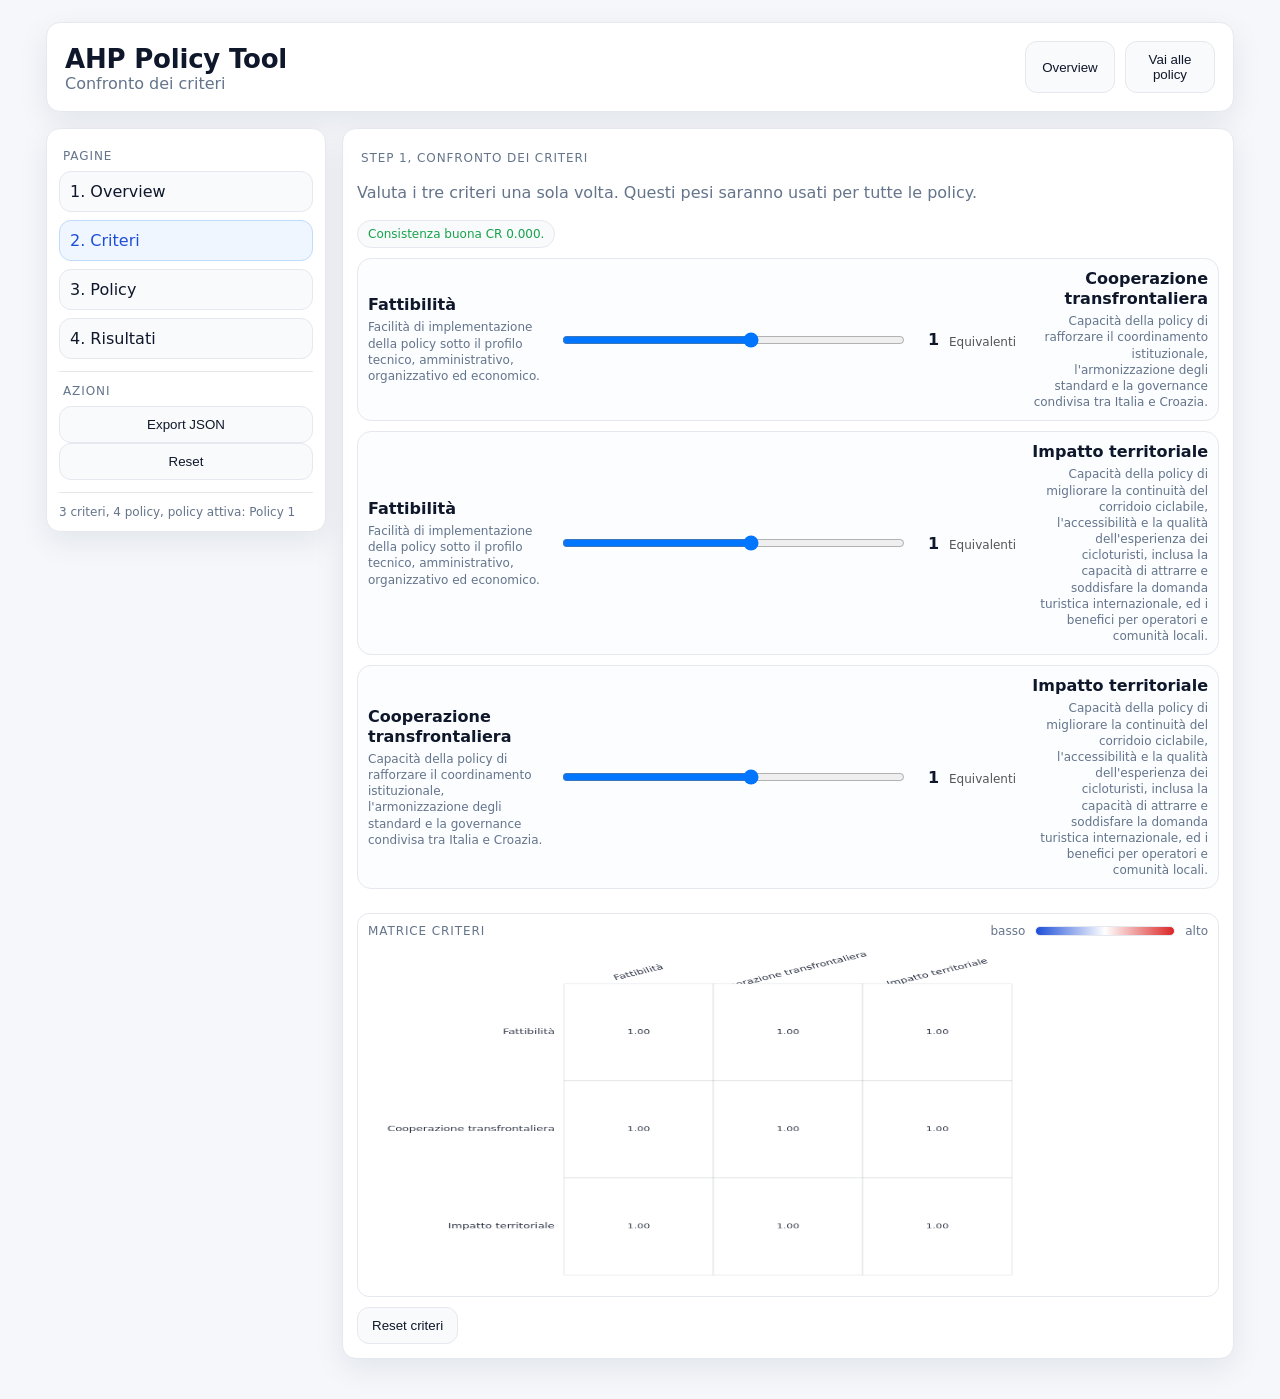
==== criteria.html @ f9eaa157 "Initial AHP policy tool" ====
<!doctype html>
<html lang="it">
<head>
  <meta charset="utf-8" />
  <meta name="viewport" content="width=device-width,initial-scale=1" />
  <title>AHP Policy Tool, Criteri</title>
  <link rel="stylesheet" href="styles.css" />
</head>
<body data-page="criteria">
  <div class="wrap">
    <header class="top">
      <div>
        <h1 class="h1">AHP Policy Tool</h1>
        <div class="muted">Confronto dei criteri</div>
      </div>
      <div class="topActions">
        <button class="btn" id="prevBtn">Overview</button>
        <button class="btn" id="nextBtn">Vai alle policy</button>
      </div>
    </header>

    <main class="grid">
      <aside class="panel">
        <div class="panelTitle">Pagine</div>
        <a class="navLink" href="index.html">1. Overview</a>
        <a class="navLink active" href="criteria.html">2. Criteri</a>
        <a class="navLink" href="policies.html">3. Policy</a>
        <a class="navLink" href="results.html">4. Risultati</a>
        <div class="divider"></div>
        <div class="panelTitle">Azioni</div>
        <button class="btn" id="btnExport">Export JSON</button>
        <button class="btn" id="btnReset">Reset</button>
        <div class="divider"></div>
        <div class="small muted" id="status"></div>
      </aside>
      <section class="content">
        <div class="card" id="view"></div>
      </section>
    </main>
  </div>
  <script src="app.js"></script>
</body>
</html>
---- styles.css ----
:root{
  --bg:#f5f7fb;
  --card:#ffffff;
  --border:#e6e8ef;
  --text:#0f172a;
  --muted:#64748b;
  --shadow: 0 10px 30px rgba(15,23,42,0.08);
  --r: 14px;

  --blue:#2563eb;
  --blue2:#1d4ed8;

  --ok:#16a34a;
  --warn:#b45309;
  --bad:#dc2626;
}

*{ box-sizing:border-box; }
html,body{ height:100%; }

body{
  margin:0;
  font-family: system-ui, -apple-system, Segoe UI, Roboto, Arial;
  color: var(--text);
  background: var(--bg);
}

.wrap{
  max-width: 1220px;
  margin: 22px auto;
  padding: 0 16px 40px;
}

.h1{
  margin:0;
  font-size: 26px;
  letter-spacing: -0.2px;
}

.muted{ color: var(--muted); }
.small{ font-size: 12px; }

.top{
  display:flex;
  justify-content:space-between;
  align-items:flex-end;
  gap:16px;
  padding: 18px;
  border:1px solid var(--border);
  border-radius: var(--r);
  background: var(--card);
  box-shadow: var(--shadow);
}

.topActions{
  display:flex;
  gap:10px;
}

.grid{
  display:grid;
  grid-template-columns: 280px 1fr;
  gap: 16px;
  margin-top: 16px;
}

@media (max-width: 980px){
  .grid{ grid-template-columns: 1fr; }
}

.panel{
  border:1px solid var(--border);
  background: var(--card);
  border-radius: var(--r);
  box-shadow: var(--shadow);
  padding: 12px;
  position: sticky;
  top: 16px;
  height: fit-content;
}

@media (max-width: 980px){
  .panel{ position: static; }
}

.content{
  display:grid;
  gap: 16px;
}

.card{
  border:1px solid var(--border);
  background: var(--card);
  border-radius: var(--r);
  box-shadow: var(--shadow);
  padding: 14px;
}

.panelTitle{
  font-size: 12px;
  text-transform: uppercase;
  letter-spacing: 0.9px;
  color: var(--muted);
  margin: 8px 4px;
}

.divider{
  height:1px;
  background: rgba(15,23,42,0.10);
  margin: 12px 0;
}

.navLink{
  display:block;
  padding: 10px 10px;
  border-radius: 12px;
  border:1px solid var(--border);
  background:#f8fafc;
  color: var(--text);
  text-decoration:none;
  margin-bottom: 8px;
}

.navLink:hover{
  background:#eef2ff;
  border-color:#dbeafe;
}

.navLink.active{
  border-color:#bfdbfe;
  background:#eff6ff;
  color: var(--blue2);
}

.btn{
  width:100%;
  border:1px solid var(--border);
  background:#f8fafc;
  color: var(--text);
  padding: 10px 10px;
  border-radius: 12px;
  cursor:pointer;
}

.btn:hover{
  background:#eef2ff;
  border-color:#dbeafe;
}

.btn.inline{
  width:auto;
  padding: 10px 14px;
}

input[type="text"]{
  width:100%;
  padding: 10px;
  border-radius: 12px;
  border:1px solid var(--border);
  background:#ffffff;
  color: var(--text);
}

.row{
  display:grid;
  grid-template-columns: 1fr 1fr;
  gap: 12px;
}

@media (max-width: 980px){
  .row{ grid-template-columns: 1fr; }
}

.kv{
  display:flex;
  gap:10px;
  align-items:center;
}

.kv button{
  width:38px;
}

.badge{
  display:inline-block;
  padding: 6px 10px;
  border-radius: 999px;
  border:1px solid var(--border);
  background:#f8fafc;
  color: var(--muted);
  font-size: 12px;
}

.badge.good{ color: var(--ok); }
.badge.mid{ color: var(--warn); }
.badge.warn{ color: var(--bad); }

table{
  width:100%;
  border-collapse: collapse;
  overflow:hidden;
  border-radius: 12px;
}

th,td{
  border-bottom: 1px solid rgba(15,23,42,0.10);
  padding: 8px 10px;
  text-align: right;
}

th:first-child, td:first-child{ text-align:left; }

.matrixLayout{
  display: grid;
  grid-template-columns: 1fr;
  gap: 14px;
  align-items: start;
}


@media (max-width: 980px){
  .matrixLayout{ grid-template-columns: 1fr; }
}

.stickyBox{
  position: sticky;
  top: 16px;
}

@media (max-width: 980px){
  .stickyBox{ position: static; }
}

.pairRow{
  display:grid;
  grid-template-columns: 180px 1fr 180px;
  gap: 12px;
  align-items:center;
  padding: 10px;
  border:1px solid var(--border);
  background:#fbfdff;
  border-radius: 14px;
  margin-bottom: 10px;
}

.pairMid{
  display:flex;
  gap: 10px;
  align-items:center;
}

.pairMid input[type="range"]{
  width:100%;
}

.sidePick{
  display:flex;
  gap:8px;
  align-items:center;
  color: var(--muted);
  font-size: 12px;
}

.sidePick button{
  border:1px solid var(--border);
  background:#ffffff;
  padding: 6px 10px;
  border-radius: 999px;
  cursor:pointer;
}

.sidePick button.active{
  border-color:#bfdbfe;
  background:#eff6ff;
  color: var(--blue2);
}

.tabs{
  display:flex;
  gap:8px;
  flex-wrap:wrap;
  margin-bottom: 10px;
}

.tabBtn{
  border:1px solid var(--border);
  background:#f8fafc;
  padding: 8px 10px;
  border-radius: 999px;
  cursor:pointer;
}

.tabBtn:hover{
  background:#eef2ff;
  border-color:#dbeafe;
}

.tabBtn.active{
  border-color:#bfdbfe;
  background:#eff6ff;
  color: var(--blue2);
}

.heatWrap{
  border:1px solid var(--border);
  border-radius: 12px;
  padding: 10px;
  background:#ffffff;
}

.heatTitle{
  display:flex;
  align-items:center;
  justify-content:space-between;
  gap:10px;
  margin-bottom: 8px;
}

.heatLegend{
  display:flex;
  gap:10px;
  align-items:center;
  color: var(--muted);
  font-size: 12px;
}

.heatLegendBar{
  width: 140px;
  height: 10px;
  border-radius: 999px;
  border:1px solid var(--border);
  background: linear-gradient(90deg, #1d4ed8, #ffffff, #dc2626);
}

.heatCanvas{
  width: 100%;
  height: 340px;
  display:block;
}

canvas.chart{
  width:100%;
  height: 240px;
  border-radius: 12px;
  border:1px solid var(--border);
  background:#ffffff;
  display:block;
}
/* ---- Pairwise slider extras ---- */

.valBox{
  font-weight: 600;
  width: 30px;
  text-align: right;
}

.dirBox{
  font-size: 12px;
  color: #555;
  margin-top: 4px;
}

/* ---- Policy AHP updates ---- */
h2{
  margin: 4px 0 8px;
  font-size: 22px;
}

h3{
  margin: 8px 0 6px;
}

p{
  line-height: 1.45;
}

.infoGrid{
  display:grid;
  grid-template-columns: repeat(3, 1fr);
  gap: 12px;
}

@media (max-width: 980px){
  .infoGrid{ grid-template-columns: 1fr; }
}

.infoCard,
.policyBlock,
.policyResult{
  border:1px solid var(--border);
  background:#fbfdff;
  border-radius: 14px;
  padding: 12px;
  margin-bottom: 12px;
}

.infoCard p,
.policyBlock p,
.policyResult p{
  margin: 4px 0 8px;
}

.actionList{
  margin: 8px 0 0 18px;
  padding: 0;
}

.actionList li{
  margin-bottom: 8px;
}

.actionList span{
  display:block;
  color: var(--muted);
  margin-top: 2px;
  line-height: 1.35;
}

.pairTitle{
  font-weight: 650;
  line-height: 1.25;
}

.pairDesc{
  color: var(--muted);
  font-size: 12px;
  line-height: 1.35;
  margin-top: 4px;
}

.resultRow{
  margin-top: 10px;
}
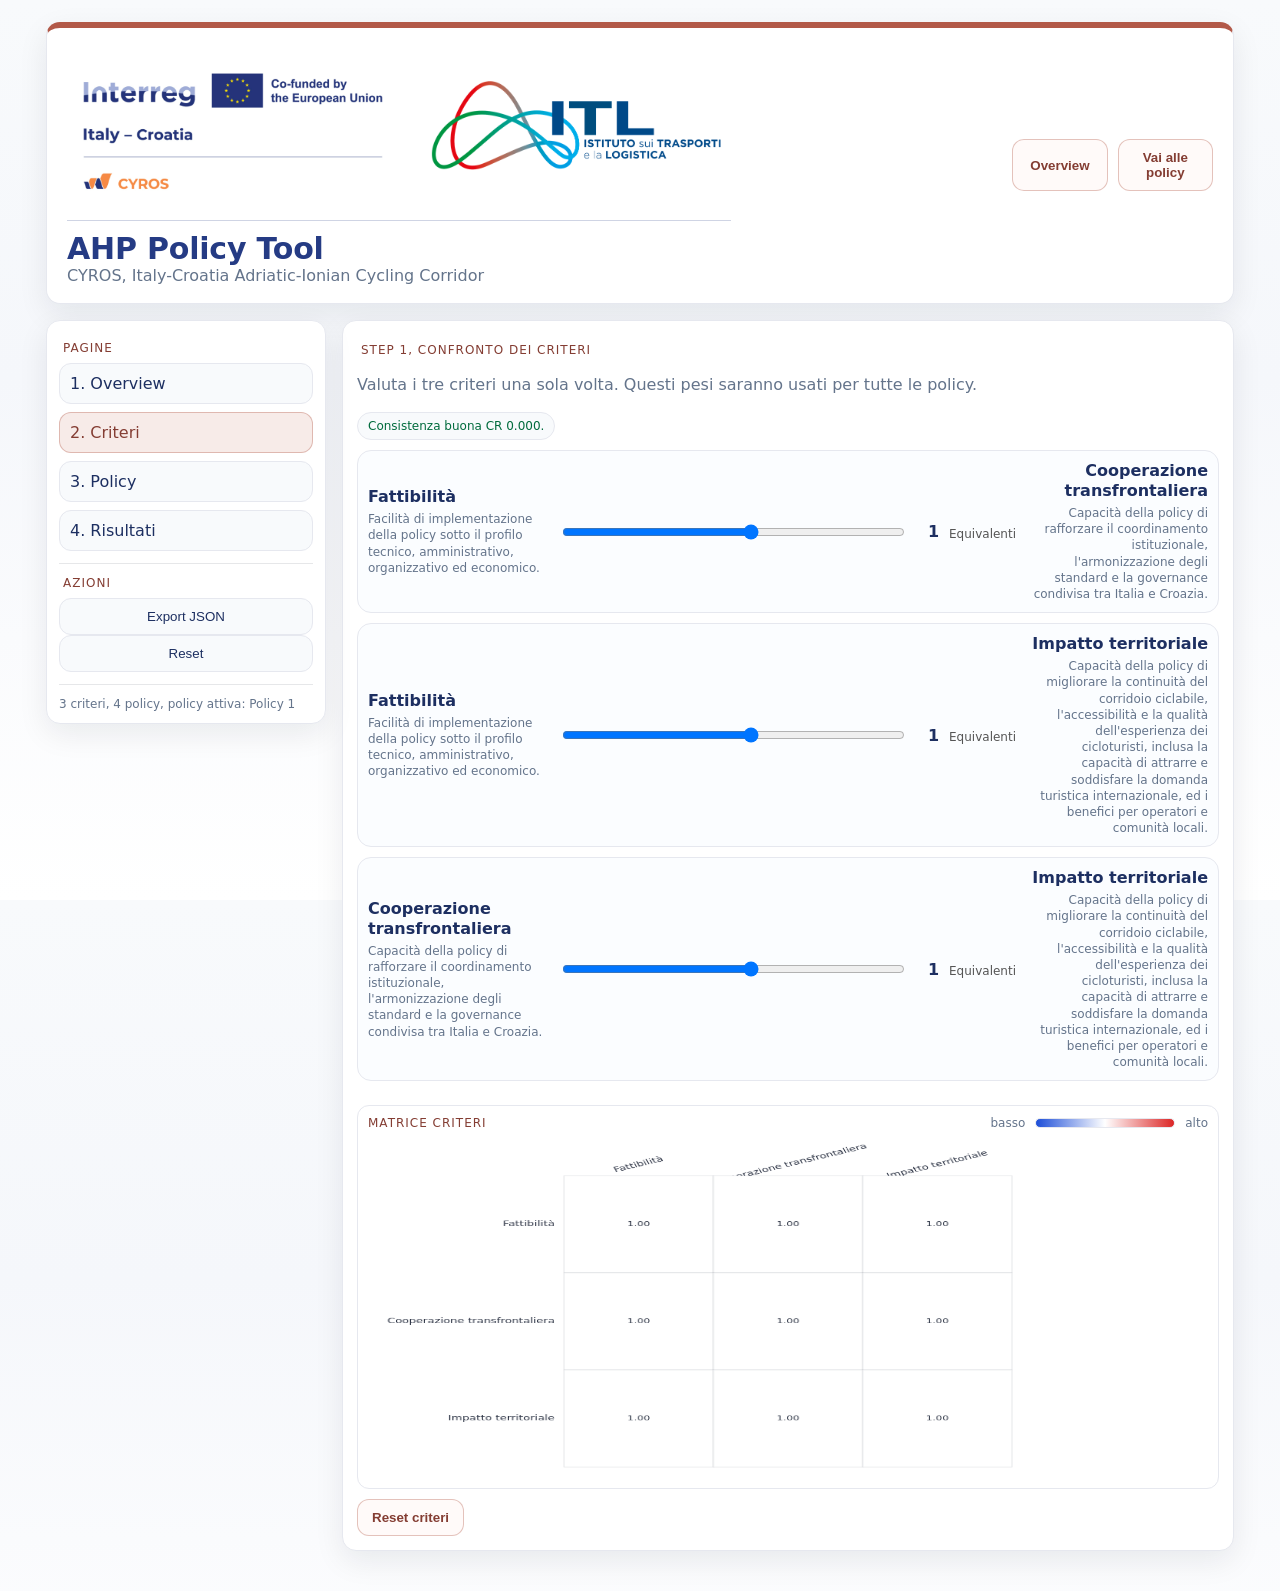
==== commit 87e06fd9: "1.0.0" ====
--- a/criteria.html
+++ b/criteria.html
@@ -8,10 +8,16 @@
 </head>
 <body data-page="criteria">
   <div class="wrap">
-    <header class="top">
-      <div>
-        <h1 class="h1">AHP Policy Tool</h1>
-        <div class="muted">Confronto dei criteri</div>
+    <header class="top brandTop">
+      <div class="brandHeader">
+        <div class="brandLogos" aria-label="Project logos">
+          <img class="brandLogo interregLogo" src="assets/interreg-cyros.png" alt="Interreg Italy-Croatia, Co-funded by the European Union, CYROS" />
+          <img class="brandLogo itlLogo" src="assets/itl-logo.png" alt="ITL, Istituto sui Trasporti e la Logistica" />
+        </div>
+        <div class="brandTitleBlock">
+          <h1 class="h1">AHP Policy Tool</h1>
+          <div class="muted">CYROS, Italy-Croatia Adriatic-Ionian Cycling Corridor</div>
+        </div>
       </div>
       <div class="topActions">
         <button class="btn" id="prevBtn">Overview</button>
--- a/styles.css
+++ b/styles.css
@@ -431,3 +431,394 @@
 .resultRow{
   margin-top: 10px;
 }
+
+/* ---- Academic policy visuals ---- */
+.policyMiniCard{
+  display:grid;
+  grid-template-columns: 70px 1fr;
+  gap: 14px;
+  align-items:center;
+  border:1px solid rgba(15,23,42,0.10);
+  border-radius: 16px;
+  background: linear-gradient(135deg, #ffffff 0%, #f8fafc 100%);
+  padding: 14px;
+}
+
+.policyMiniCard h3{
+  margin: 2px 0 4px;
+  line-height: 1.15;
+}
+
+.policyMiniCard p{
+  margin: 0;
+  color: var(--muted);
+}
+
+.policyCode{
+  display:inline-block;
+  font-size: 11px;
+  letter-spacing: .9px;
+  text-transform: uppercase;
+  color: var(--blue2);
+  font-weight: 750;
+}
+
+.policyIcon,
+.priorityIcon{
+  display:grid;
+  place-items:center;
+  border-radius: 18px;
+  background: linear-gradient(135deg, #06224a, #0f3a6d);
+  box-shadow: inset 0 1px 0 rgba(255,255,255,0.18), 0 8px 22px rgba(15,23,42,0.16);
+}
+
+.policyIcon{
+  width: 64px;
+  height: 64px;
+}
+
+.policyIcon svg,
+.priorityIcon svg{
+  width: 42px;
+  height: 42px;
+  fill: none;
+  stroke: #ffffff;
+  stroke-width: 3.4;
+  stroke-linecap: round;
+  stroke-linejoin: round;
+}
+
+.priorityMatrixWrap{
+  border:1px solid var(--border);
+  border-radius: 18px;
+  background:#ffffff;
+  box-shadow: var(--shadow);
+  padding: 16px;
+  margin-bottom: 16px;
+}
+
+.priorityMatrixTitle{
+  display:flex;
+  justify-content:space-between;
+  align-items:flex-end;
+  gap: 18px;
+  margin-bottom: 14px;
+}
+
+.priorityMatrixTitle h2{
+  margin: 0 0 4px;
+  letter-spacing: -.2px;
+}
+
+.priorityLegend{
+  display:flex;
+  align-items:center;
+  gap: 9px;
+  color: var(--muted);
+  font-size: 12px;
+  white-space: nowrap;
+}
+
+.priorityLegend i{
+  width: 148px;
+  height: 12px;
+  border-radius: 999px;
+  border:1px solid rgba(15,23,42,0.10);
+  background: linear-gradient(90deg, #edf7e8, #b9e4a1, #44a852, #006b3d);
+}
+
+.priorityScroll{
+  overflow-x:auto;
+  border:1px solid rgba(15,23,42,0.10);
+  border-radius: 14px;
+}
+
+.priorityMatrix{
+  min-width: 1120px;
+  border-collapse: separate;
+  border-spacing: 0;
+  font-size: 13px;
+}
+
+.priorityMatrix th,
+.priorityMatrix td{
+  border-bottom:1px solid rgba(15,23,42,0.10);
+  border-right:1px solid rgba(15,23,42,0.08);
+  padding: 10px 12px;
+  text-align:center;
+  vertical-align:middle;
+}
+
+.priorityMatrix thead th{
+  background:#1f2937;
+  color:#ffffff;
+  font-weight: 750;
+}
+
+.priorityMatrix thead tr:first-child th{
+  padding-top: 14px;
+  padding-bottom: 14px;
+}
+
+.priorityMatrix .actionsCorner{
+  text-align:left;
+  text-transform: uppercase;
+  letter-spacing: .6px;
+  min-width: 250px;
+}
+
+.priorityPolicyHead{
+  min-width: 220px;
+}
+
+.priorityHeadContent{
+  display:flex;
+  align-items:center;
+  justify-content:center;
+  gap: 12px;
+  text-align:left;
+}
+
+.priorityHeadContent span{
+  display:block;
+  max-width: 150px;
+  color: rgba(255,255,255,0.86);
+  font-weight: 650;
+  line-height: 1.2;
+}
+
+.priorityIcon{
+  width: 48px;
+  height: 48px;
+  box-shadow: none;
+}
+
+.priorityIcon svg{
+  width: 31px;
+  height: 31px;
+  stroke-width: 3.6;
+}
+
+.priorityMatrix tbody th.actionHead{
+  width: 250px;
+  text-align:left;
+  background:#fbfdff;
+  color: var(--text);
+}
+
+.actionHead span{
+  display:inline-block;
+  min-width: 42px;
+  color:#0f3a6d;
+  font-weight: 800;
+}
+
+.actionHead strong{
+  font-weight: 700;
+  line-height: 1.2;
+}
+
+.scoreCell,
+.scorePct{
+  background: color-mix(in srgb, #2f9e44 calc(var(--score) * 72%), #f7fbf5);
+  color:#071a0c;
+  font-weight: 750;
+}
+
+.scoreCell{
+  position:relative;
+  min-width: 120px;
+}
+
+.scoreCell span{
+  position:relative;
+  z-index:1;
+}
+
+.scoreCell i{
+  display:block;
+  height: 18px;
+  max-width: 92%;
+  min-width: 8px;
+  margin: 4px auto 0;
+  border-radius: 2px;
+  background: linear-gradient(90deg, #0a6f3d, #006b3d);
+}
+
+.emptyScore{
+  color: rgba(15,23,42,0.42);
+  background:#ffffff;
+  font-weight: 600;
+}
+
+.priorityMatrix tfoot th,
+.priorityMatrix tfoot td{
+  background:#064e3b;
+  color:#ffffff;
+  font-weight: 800;
+  border-bottom:0;
+}
+
+@media (max-width: 760px){
+  .policyMiniCard{
+    grid-template-columns: 1fr;
+  }
+  .priorityMatrixTitle{
+    align-items:flex-start;
+    flex-direction:column;
+  }
+}
+
+/* ---- CYROS visual identity ---- */
+:root{
+  --brand:#b25948;
+  --brandDark:#843d33;
+  --brandSoft:#f7ebe8;
+  --euBlue:#253b84;
+  --itlBlue:#00558f;
+  --green:#006b3d;
+  --blue:#253b84;
+  --blue2:#253b84;
+  --text:#1d2f61;
+}
+
+body{
+  background: linear-gradient(180deg, #f8fafc 0%, #f5f7fb 42%, #ffffff 100%);
+}
+
+.brandTop{
+  align-items:center;
+  border-top: 6px solid var(--brand);
+  padding: 18px 20px;
+}
+
+.brandHeader{
+  display:grid;
+  gap: 14px;
+  min-width: 0;
+}
+
+.brandLogos{
+  display:flex;
+  align-items:center;
+  gap: 24px;
+  flex-wrap:wrap;
+}
+
+.brandLogo{
+  display:block;
+  object-fit:contain;
+  max-width:100%;
+}
+
+.interregLogo{
+  width: 330px;
+  height:auto;
+}
+
+.itlLogo{
+  width: 310px;
+  height:auto;
+}
+
+.brandTitleBlock{
+  padding-top: 10px;
+  border-top: 1px solid rgba(37,59,132,0.22);
+}
+
+.h1,
+h2,
+h3,
+.panelTitle,
+.policyCode,
+.navLink.active,
+.actionHead span{
+  color: var(--brandDark);
+}
+
+.h1{
+  font-size: 30px;
+  color: var(--euBlue);
+}
+
+.panelTitle{
+  letter-spacing: 1px;
+}
+
+.navLink.active{
+  border-color: rgba(178,89,72,0.35);
+  background: var(--brandSoft);
+}
+
+.navLink:hover,
+.btn:hover,
+.tabBtn:hover{
+  background: var(--brandSoft);
+  border-color: rgba(178,89,72,0.26);
+}
+
+.btn.inline,
+.topActions .btn{
+  border-color: rgba(178,89,72,0.35);
+  background: #fffaf9;
+  color: var(--brandDark);
+  font-weight: 700;
+}
+
+.policyMiniCard{
+  border-left: 5px solid var(--brand);
+}
+
+.policyIcon,
+.priorityIcon{
+  background: linear-gradient(135deg, var(--euBlue), var(--itlBlue));
+}
+
+.priorityMatrixTitle h2{
+  color: var(--euBlue);
+}
+
+.priorityMatrix thead th{
+  background: linear-gradient(180deg, var(--euBlue), #17295f);
+}
+
+.priorityMatrix .actionsCorner{
+  background: linear-gradient(180deg, var(--brandDark), #693129);
+}
+
+.priorityLegend i{
+  background: linear-gradient(90deg, #f7ebe8, #d8b6ad, #b25948, #843d33);
+}
+
+.scoreCell,
+.scorePct{
+  background: color-mix(in srgb, var(--brand) calc(var(--score) * 66%), #fffaf9);
+}
+
+.scoreCell i{
+  background: linear-gradient(90deg, var(--brand), var(--brandDark));
+}
+
+.priorityMatrix tfoot th,
+.priorityMatrix tfoot td{
+  background: var(--brandDark);
+}
+
+.badge.good{ color:#006b3d; }
+.badge.mid{ color:#9a5a00; }
+.badge.warn{ color:#b42318; }
+
+@media (max-width: 760px){
+  .brandTop{
+    align-items:flex-start;
+    flex-direction:column;
+  }
+  .brandLogos{
+    gap: 14px;
+  }
+  .interregLogo,
+  .itlLogo{
+    width: 100%;
+    max-width: 330px;
+  }
+}
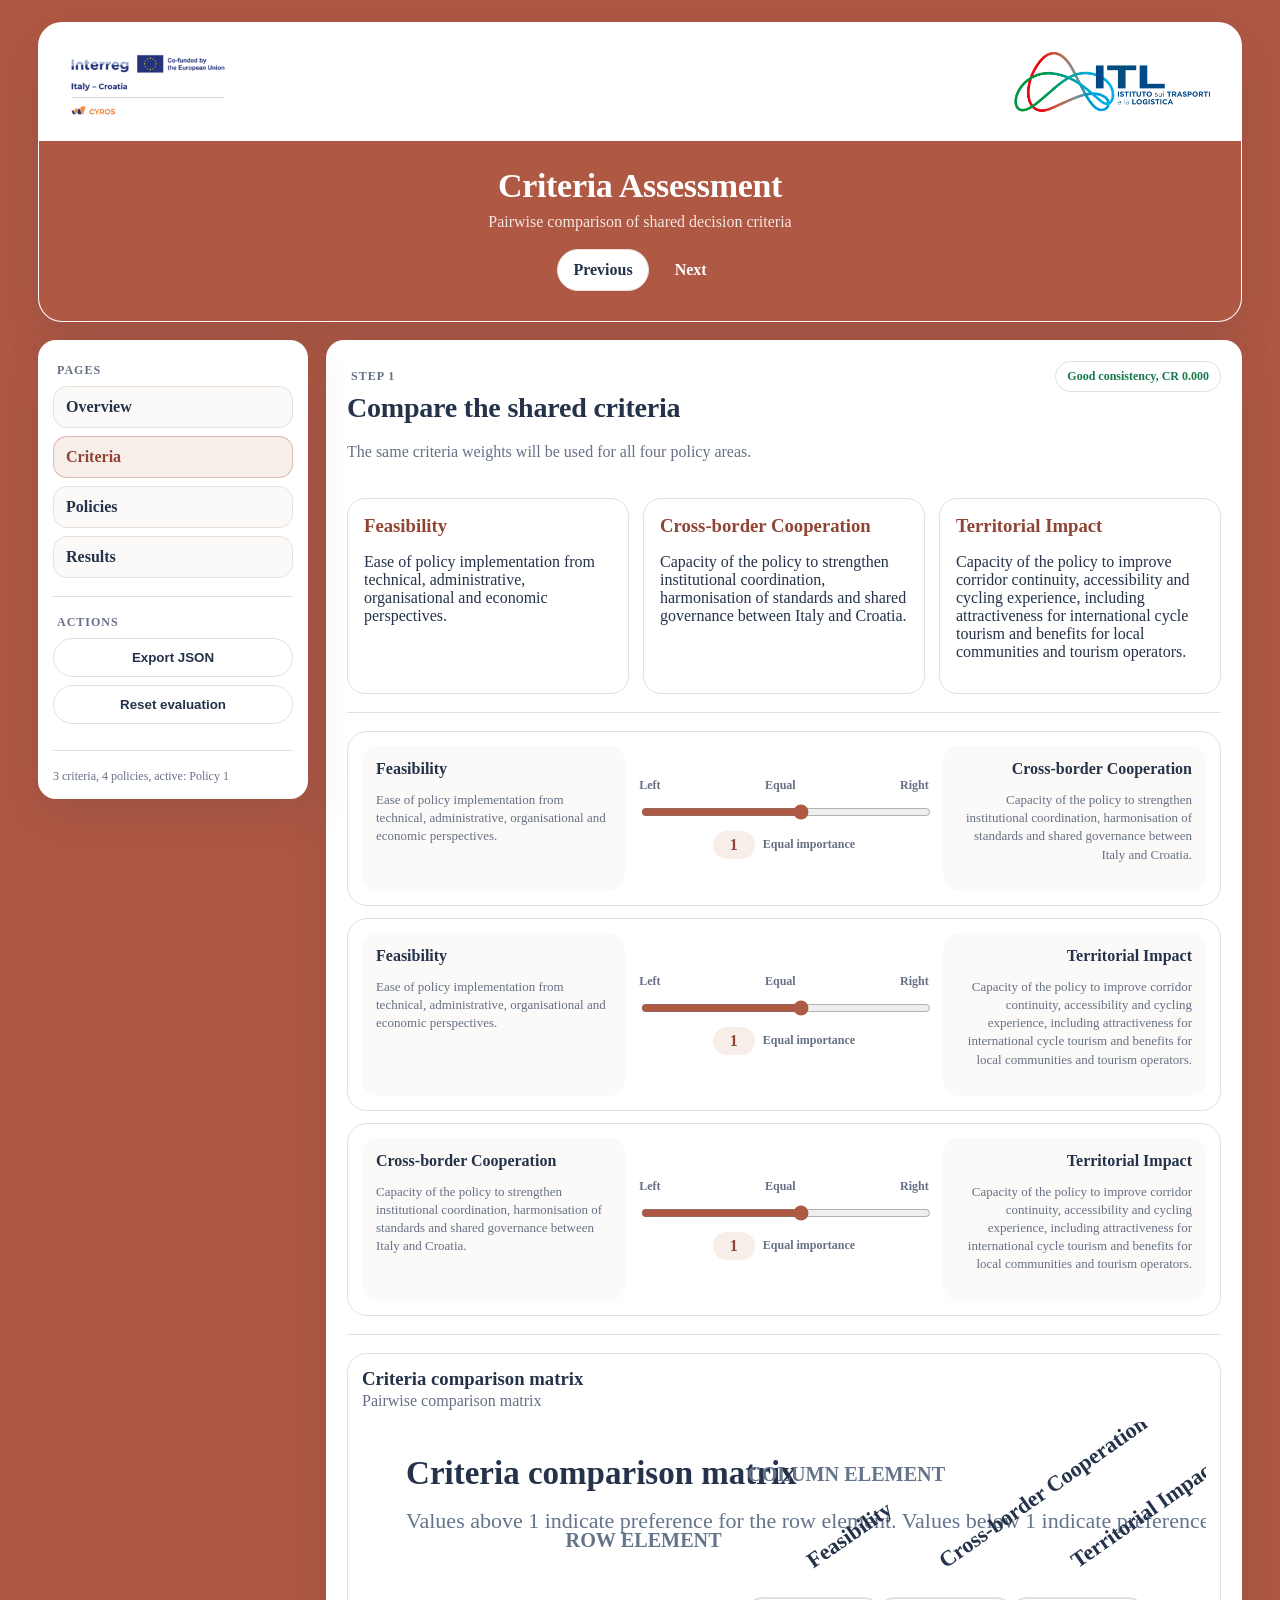
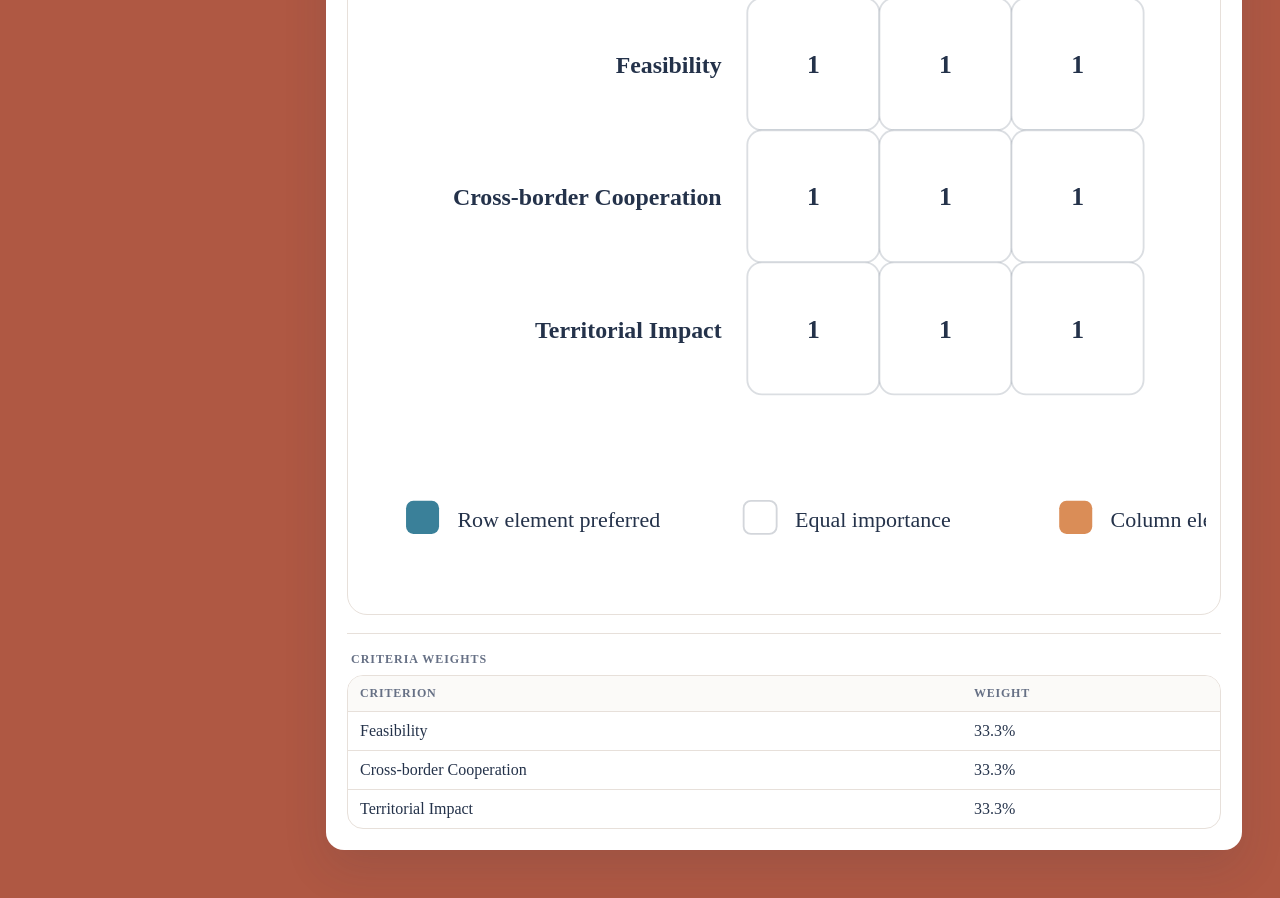
==== commit 684eb68c: "2.0.3" ====
--- a/criteria.html
+++ b/criteria.html
@@ -1,49 +1 @@
-<!doctype html>
-<html lang="it">
-<head>
-  <meta charset="utf-8" />
-  <meta name="viewport" content="width=device-width,initial-scale=1" />
-  <title>AHP Policy Tool, Criteri</title>
-  <link rel="stylesheet" href="styles.css" />
-</head>
-<body data-page="criteria">
-  <div class="wrap">
-    <header class="top brandTop">
-      <div class="brandHeader">
-        <div class="brandLogos" aria-label="Project logos">
-          <img class="brandLogo interregLogo" src="assets/interreg-cyros.png" alt="Interreg Italy-Croatia, Co-funded by the European Union, CYROS" />
-          <img class="brandLogo itlLogo" src="assets/itl-logo.png" alt="ITL, Istituto sui Trasporti e la Logistica" />
-        </div>
-        <div class="brandTitleBlock">
-          <h1 class="h1">AHP Policy Tool</h1>
-          <div class="muted">CYROS, Italy-Croatia Adriatic-Ionian Cycling Corridor</div>
-        </div>
-      </div>
-      <div class="topActions">
-        <button class="btn" id="prevBtn">Overview</button>
-        <button class="btn" id="nextBtn">Vai alle policy</button>
-      </div>
-    </header>
-
-    <main class="grid">
-      <aside class="panel">
-        <div class="panelTitle">Pagine</div>
-        <a class="navLink" href="index.html">1. Overview</a>
-        <a class="navLink active" href="criteria.html">2. Criteri</a>
-        <a class="navLink" href="policies.html">3. Policy</a>
-        <a class="navLink" href="results.html">4. Risultati</a>
-        <div class="divider"></div>
-        <div class="panelTitle">Azioni</div>
-        <button class="btn" id="btnExport">Export JSON</button>
-        <button class="btn" id="btnReset">Reset</button>
-        <div class="divider"></div>
-        <div class="small muted" id="status"></div>
-      </aside>
-      <section class="content">
-        <div class="card" id="view"></div>
-      </section>
-    </main>
-  </div>
-  <script src="app.js"></script>
-</body>
-</html>
+<!doctype html><html lang="en"><head><meta charset="utf-8"><meta name="viewport" content="width=device-width,initial-scale=1"><title>Criteria Assessment</title><link rel="stylesheet" href="styles.css"></head><body data-page="criteria"><div class="wrap"><header class="brandTop"><div class="logoRow"><img class="brandLogo" src="assets/interreg-cyros.png" alt="Interreg Italy-Croatia CYROS"><img class="brandLogo itl" src="assets/itl-logo.png" alt="ITL"></div><div class="titleBand"><h1 class="h1">Criteria Assessment</h1><p class="subtitle">Pairwise comparison of shared decision criteria</p><div class="topActions"><a class="btn" href="index.html">Previous</a><a class="btn primary" href="policies.html">Next</a></div></div></header><main class="grid"><aside class="panel"><div class="panelTitle">Pages</div><a class="navLink" href="index.html">Overview</a><a class="navLink active" href="criteria.html">Criteria</a><a class="navLink" href="policies.html">Policies</a><a class="navLink" href="results.html">Results</a><div class="divider"></div><div class="panelTitle">Actions</div><button class="btn" id="btnExport">Export JSON</button><button class="btn" id="btnReset">Reset evaluation</button><div class="divider"></div><div class="small muted" id="status"></div></aside><section class="content"><div class="card" id="view"></div></section></main></div><script src="app.js"></script></body></html>
--- a/styles.css
+++ b/styles.css
@@ -1,824 +1,26 @@
 :root{
-  --bg:#f5f7fb;
-  --card:#ffffff;
-  --border:#e6e8ef;
-  --text:#0f172a;
-  --muted:#64748b;
-  --shadow: 0 10px 30px rgba(15,23,42,0.08);
-  --r: 14px;
-
-  --blue:#2563eb;
-  --blue2:#1d4ed8;
-
-  --ok:#16a34a;
-  --warn:#b45309;
-  --bad:#dc2626;
+  --primary:#AF5843;
+  --primary-dark:#8f4434;
+  --text:#24324A;
+  --muted:#667085;
+  --bg:#AF5843;
+  --page:#F7F5F2;
+  --card:#FFFFFF;
+  --line:#E7E0DA;
+  --blue:#1F6F8B;
+  --orange:#D68145;
+  --shadow:0 18px 45px rgba(36,50,74,.12);
+  --r:18px;
 }
-
-*{ box-sizing:border-box; }
-html,body{ height:100%; }
-
-body{
-  margin:0;
-  font-family: system-ui, -apple-system, Segoe UI, Roboto, Arial;
-  color: var(--text);
-  background: var(--bg);
-}
-
-.wrap{
-  max-width: 1220px;
-  margin: 22px auto;
-  padding: 0 16px 40px;
-}
-
-.h1{
-  margin:0;
-  font-size: 26px;
-  letter-spacing: -0.2px;
-}
-
-.muted{ color: var(--muted); }
-.small{ font-size: 12px; }
-
-.top{
-  display:flex;
-  justify-content:space-between;
-  align-items:flex-end;
-  gap:16px;
-  padding: 18px;
-  border:1px solid var(--border);
-  border-radius: var(--r);
-  background: var(--card);
-  box-shadow: var(--shadow);
-}
-
-.topActions{
-  display:flex;
-  gap:10px;
-}
-
-.grid{
-  display:grid;
-  grid-template-columns: 280px 1fr;
-  gap: 16px;
-  margin-top: 16px;
-}
-
-@media (max-width: 980px){
-  .grid{ grid-template-columns: 1fr; }
-}
-
-.panel{
-  border:1px solid var(--border);
-  background: var(--card);
-  border-radius: var(--r);
-  box-shadow: var(--shadow);
-  padding: 12px;
-  position: sticky;
-  top: 16px;
-  height: fit-content;
-}
-
-@media (max-width: 980px){
-  .panel{ position: static; }
-}
-
-.content{
-  display:grid;
-  gap: 16px;
-}
-
-.card{
-  border:1px solid var(--border);
-  background: var(--card);
-  border-radius: var(--r);
-  box-shadow: var(--shadow);
-  padding: 14px;
-}
-
-.panelTitle{
-  font-size: 12px;
-  text-transform: uppercase;
-  letter-spacing: 0.9px;
-  color: var(--muted);
-  margin: 8px 4px;
-}
-
-.divider{
-  height:1px;
-  background: rgba(15,23,42,0.10);
-  margin: 12px 0;
-}
-
-.navLink{
-  display:block;
-  padding: 10px 10px;
-  border-radius: 12px;
-  border:1px solid var(--border);
-  background:#f8fafc;
-  color: var(--text);
-  text-decoration:none;
-  margin-bottom: 8px;
-}
-
-.navLink:hover{
-  background:#eef2ff;
-  border-color:#dbeafe;
-}
-
-.navLink.active{
-  border-color:#bfdbfe;
-  background:#eff6ff;
-  color: var(--blue2);
-}
-
-.btn{
-  width:100%;
-  border:1px solid var(--border);
-  background:#f8fafc;
-  color: var(--text);
-  padding: 10px 10px;
-  border-radius: 12px;
-  cursor:pointer;
-}
-
-.btn:hover{
-  background:#eef2ff;
-  border-color:#dbeafe;
-}
-
-.btn.inline{
-  width:auto;
-  padding: 10px 14px;
-}
-
-input[type="text"]{
-  width:100%;
-  padding: 10px;
-  border-radius: 12px;
-  border:1px solid var(--border);
-  background:#ffffff;
-  color: var(--text);
-}
-
-.row{
-  display:grid;
-  grid-template-columns: 1fr 1fr;
-  gap: 12px;
-}
-
-@media (max-width: 980px){
-  .row{ grid-template-columns: 1fr; }
-}
-
-.kv{
-  display:flex;
-  gap:10px;
-  align-items:center;
-}
-
-.kv button{
-  width:38px;
-}
-
-.badge{
-  display:inline-block;
-  padding: 6px 10px;
-  border-radius: 999px;
-  border:1px solid var(--border);
-  background:#f8fafc;
-  color: var(--muted);
-  font-size: 12px;
-}
-
-.badge.good{ color: var(--ok); }
-.badge.mid{ color: var(--warn); }
-.badge.warn{ color: var(--bad); }
-
-table{
-  width:100%;
-  border-collapse: collapse;
-  overflow:hidden;
-  border-radius: 12px;
-}
-
-th,td{
-  border-bottom: 1px solid rgba(15,23,42,0.10);
-  padding: 8px 10px;
-  text-align: right;
-}
-
-th:first-child, td:first-child{ text-align:left; }
-
-.matrixLayout{
-  display: grid;
-  grid-template-columns: 1fr;
-  gap: 14px;
-  align-items: start;
-}
-
-
-@media (max-width: 980px){
-  .matrixLayout{ grid-template-columns: 1fr; }
-}
-
-.stickyBox{
-  position: sticky;
-  top: 16px;
-}
-
-@media (max-width: 980px){
-  .stickyBox{ position: static; }
-}
-
-.pairRow{
-  display:grid;
-  grid-template-columns: 180px 1fr 180px;
-  gap: 12px;
-  align-items:center;
-  padding: 10px;
-  border:1px solid var(--border);
-  background:#fbfdff;
-  border-radius: 14px;
-  margin-bottom: 10px;
-}
-
-.pairMid{
-  display:flex;
-  gap: 10px;
-  align-items:center;
-}
-
-.pairMid input[type="range"]{
-  width:100%;
-}
-
-.sidePick{
-  display:flex;
-  gap:8px;
-  align-items:center;
-  color: var(--muted);
-  font-size: 12px;
-}
-
-.sidePick button{
-  border:1px solid var(--border);
-  background:#ffffff;
-  padding: 6px 10px;
-  border-radius: 999px;
-  cursor:pointer;
-}
-
-.sidePick button.active{
-  border-color:#bfdbfe;
-  background:#eff6ff;
-  color: var(--blue2);
-}
-
-.tabs{
-  display:flex;
-  gap:8px;
-  flex-wrap:wrap;
-  margin-bottom: 10px;
-}
-
-.tabBtn{
-  border:1px solid var(--border);
-  background:#f8fafc;
-  padding: 8px 10px;
-  border-radius: 999px;
-  cursor:pointer;
-}
-
-.tabBtn:hover{
-  background:#eef2ff;
-  border-color:#dbeafe;
-}
-
-.tabBtn.active{
-  border-color:#bfdbfe;
-  background:#eff6ff;
-  color: var(--blue2);
-}
-
-.heatWrap{
-  border:1px solid var(--border);
-  border-radius: 12px;
-  padding: 10px;
-  background:#ffffff;
-}
-
-.heatTitle{
-  display:flex;
-  align-items:center;
-  justify-content:space-between;
-  gap:10px;
-  margin-bottom: 8px;
-}
-
-.heatLegend{
-  display:flex;
-  gap:10px;
-  align-items:center;
-  color: var(--muted);
-  font-size: 12px;
-}
-
-.heatLegendBar{
-  width: 140px;
-  height: 10px;
-  border-radius: 999px;
-  border:1px solid var(--border);
-  background: linear-gradient(90deg, #1d4ed8, #ffffff, #dc2626);
-}
-
-.heatCanvas{
-  width: 100%;
-  height: 340px;
-  display:block;
-}
-
-canvas.chart{
-  width:100%;
-  height: 240px;
-  border-radius: 12px;
-  border:1px solid var(--border);
-  background:#ffffff;
-  display:block;
-}
-/* ---- Pairwise slider extras ---- */
-
-.valBox{
-  font-weight: 600;
-  width: 30px;
-  text-align: right;
-}
-
-.dirBox{
-  font-size: 12px;
-  color: #555;
-  margin-top: 4px;
-}
-
-/* ---- Policy AHP updates ---- */
-h2{
-  margin: 4px 0 8px;
-  font-size: 22px;
-}
-
-h3{
-  margin: 8px 0 6px;
-}
-
-p{
-  line-height: 1.45;
-}
-
-.infoGrid{
-  display:grid;
-  grid-template-columns: repeat(3, 1fr);
-  gap: 12px;
-}
-
-@media (max-width: 980px){
-  .infoGrid{ grid-template-columns: 1fr; }
-}
-
-.infoCard,
-.policyBlock,
-.policyResult{
-  border:1px solid var(--border);
-  background:#fbfdff;
-  border-radius: 14px;
-  padding: 12px;
-  margin-bottom: 12px;
-}
-
-.infoCard p,
-.policyBlock p,
-.policyResult p{
-  margin: 4px 0 8px;
-}
-
-.actionList{
-  margin: 8px 0 0 18px;
-  padding: 0;
-}
-
-.actionList li{
-  margin-bottom: 8px;
-}
-
-.actionList span{
-  display:block;
-  color: var(--muted);
-  margin-top: 2px;
-  line-height: 1.35;
-}
-
-.pairTitle{
-  font-weight: 650;
-  line-height: 1.25;
-}
-
-.pairDesc{
-  color: var(--muted);
-  font-size: 12px;
-  line-height: 1.35;
-  margin-top: 4px;
-}
-
-.resultRow{
-  margin-top: 10px;
-}
-
-/* ---- Academic policy visuals ---- */
-.policyMiniCard{
-  display:grid;
-  grid-template-columns: 70px 1fr;
-  gap: 14px;
-  align-items:center;
-  border:1px solid rgba(15,23,42,0.10);
-  border-radius: 16px;
-  background: linear-gradient(135deg, #ffffff 0%, #f8fafc 100%);
-  padding: 14px;
-}
-
-.policyMiniCard h3{
-  margin: 2px 0 4px;
-  line-height: 1.15;
-}
-
-.policyMiniCard p{
-  margin: 0;
-  color: var(--muted);
-}
-
-.policyCode{
-  display:inline-block;
-  font-size: 11px;
-  letter-spacing: .9px;
-  text-transform: uppercase;
-  color: var(--blue2);
-  font-weight: 750;
-}
-
-.policyIcon,
-.priorityIcon{
-  display:grid;
-  place-items:center;
-  border-radius: 18px;
-  background: linear-gradient(135deg, #06224a, #0f3a6d);
-  box-shadow: inset 0 1px 0 rgba(255,255,255,0.18), 0 8px 22px rgba(15,23,42,0.16);
-}
-
-.policyIcon{
-  width: 64px;
-  height: 64px;
-}
-
-.policyIcon svg,
-.priorityIcon svg{
-  width: 42px;
-  height: 42px;
-  fill: none;
-  stroke: #ffffff;
-  stroke-width: 3.4;
-  stroke-linecap: round;
-  stroke-linejoin: round;
-}
-
-.priorityMatrixWrap{
-  border:1px solid var(--border);
-  border-radius: 18px;
-  background:#ffffff;
-  box-shadow: var(--shadow);
-  padding: 16px;
-  margin-bottom: 16px;
-}
-
-.priorityMatrixTitle{
-  display:flex;
-  justify-content:space-between;
-  align-items:flex-end;
-  gap: 18px;
-  margin-bottom: 14px;
-}
-
-.priorityMatrixTitle h2{
-  margin: 0 0 4px;
-  letter-spacing: -.2px;
-}
-
-.priorityLegend{
-  display:flex;
-  align-items:center;
-  gap: 9px;
-  color: var(--muted);
-  font-size: 12px;
-  white-space: nowrap;
-}
-
-.priorityLegend i{
-  width: 148px;
-  height: 12px;
-  border-radius: 999px;
-  border:1px solid rgba(15,23,42,0.10);
-  background: linear-gradient(90deg, #edf7e8, #b9e4a1, #44a852, #006b3d);
-}
-
-.priorityScroll{
-  overflow-x:auto;
-  border:1px solid rgba(15,23,42,0.10);
-  border-radius: 14px;
-}
-
-.priorityMatrix{
-  min-width: 1120px;
-  border-collapse: separate;
-  border-spacing: 0;
-  font-size: 13px;
-}
-
-.priorityMatrix th,
-.priorityMatrix td{
-  border-bottom:1px solid rgba(15,23,42,0.10);
-  border-right:1px solid rgba(15,23,42,0.08);
-  padding: 10px 12px;
-  text-align:center;
-  vertical-align:middle;
-}
-
-.priorityMatrix thead th{
-  background:#1f2937;
-  color:#ffffff;
-  font-weight: 750;
-}
-
-.priorityMatrix thead tr:first-child th{
-  padding-top: 14px;
-  padding-bottom: 14px;
-}
-
-.priorityMatrix .actionsCorner{
-  text-align:left;
-  text-transform: uppercase;
-  letter-spacing: .6px;
-  min-width: 250px;
-}
-
-.priorityPolicyHead{
-  min-width: 220px;
-}
-
-.priorityHeadContent{
-  display:flex;
-  align-items:center;
-  justify-content:center;
-  gap: 12px;
-  text-align:left;
-}
-
-.priorityHeadContent span{
-  display:block;
-  max-width: 150px;
-  color: rgba(255,255,255,0.86);
-  font-weight: 650;
-  line-height: 1.2;
-}
-
-.priorityIcon{
-  width: 48px;
-  height: 48px;
-  box-shadow: none;
-}
-
-.priorityIcon svg{
-  width: 31px;
-  height: 31px;
-  stroke-width: 3.6;
-}
-
-.priorityMatrix tbody th.actionHead{
-  width: 250px;
-  text-align:left;
-  background:#fbfdff;
-  color: var(--text);
-}
-
-.actionHead span{
-  display:inline-block;
-  min-width: 42px;
-  color:#0f3a6d;
-  font-weight: 800;
-}
-
-.actionHead strong{
-  font-weight: 700;
-  line-height: 1.2;
-}
-
-.scoreCell,
-.scorePct{
-  background: color-mix(in srgb, #2f9e44 calc(var(--score) * 72%), #f7fbf5);
-  color:#071a0c;
-  font-weight: 750;
-}
-
-.scoreCell{
-  position:relative;
-  min-width: 120px;
-}
-
-.scoreCell span{
-  position:relative;
-  z-index:1;
-}
-
-.scoreCell i{
-  display:block;
-  height: 18px;
-  max-width: 92%;
-  min-width: 8px;
-  margin: 4px auto 0;
-  border-radius: 2px;
-  background: linear-gradient(90deg, #0a6f3d, #006b3d);
-}
-
-.emptyScore{
-  color: rgba(15,23,42,0.42);
-  background:#ffffff;
-  font-weight: 600;
-}
-
-.priorityMatrix tfoot th,
-.priorityMatrix tfoot td{
-  background:#064e3b;
-  color:#ffffff;
-  font-weight: 800;
-  border-bottom:0;
-}
-
-@media (max-width: 760px){
-  .policyMiniCard{
-    grid-template-columns: 1fr;
-  }
-  .priorityMatrixTitle{
-    align-items:flex-start;
-    flex-direction:column;
-  }
-}
-
-/* ---- CYROS visual identity ---- */
-:root{
-  --brand:#b25948;
-  --brandDark:#843d33;
-  --brandSoft:#f7ebe8;
-  --euBlue:#253b84;
-  --itlBlue:#00558f;
-  --green:#006b3d;
-  --blue:#253b84;
-  --blue2:#253b84;
-  --text:#1d2f61;
-}
-
-body{
-  background: linear-gradient(180deg, #f8fafc 0%, #f5f7fb 42%, #ffffff 100%);
-}
-
-.brandTop{
-  align-items:center;
-  border-top: 6px solid var(--brand);
-  padding: 18px 20px;
-}
-
-.brandHeader{
-  display:grid;
-  gap: 14px;
-  min-width: 0;
-}
-
-.brandLogos{
-  display:flex;
-  align-items:center;
-  gap: 24px;
-  flex-wrap:wrap;
-}
-
-.brandLogo{
-  display:block;
-  object-fit:contain;
-  max-width:100%;
-}
-
-.interregLogo{
-  width: 330px;
-  height:auto;
-}
-
-.itlLogo{
-  width: 310px;
-  height:auto;
-}
-
-.brandTitleBlock{
-  padding-top: 10px;
-  border-top: 1px solid rgba(37,59,132,0.22);
-}
-
-.h1,
-h2,
-h3,
-.panelTitle,
-.policyCode,
-.navLink.active,
-.actionHead span{
-  color: var(--brandDark);
-}
-
-.h1{
-  font-size: 30px;
-  color: var(--euBlue);
-}
-
-.panelTitle{
-  letter-spacing: 1px;
-}
-
-.navLink.active{
-  border-color: rgba(178,89,72,0.35);
-  background: var(--brandSoft);
-}
-
-.navLink:hover,
-.btn:hover,
-.tabBtn:hover{
-  background: var(--brandSoft);
-  border-color: rgba(178,89,72,0.26);
-}
-
-.btn.inline,
-.topActions .btn{
-  border-color: rgba(178,89,72,0.35);
-  background: #fffaf9;
-  color: var(--brandDark);
-  font-weight: 700;
-}
-
-.policyMiniCard{
-  border-left: 5px solid var(--brand);
-}
-
-.policyIcon,
-.priorityIcon{
-  background: linear-gradient(135deg, var(--euBlue), var(--itlBlue));
-}
-
-.priorityMatrixTitle h2{
-  color: var(--euBlue);
-}
-
-.priorityMatrix thead th{
-  background: linear-gradient(180deg, var(--euBlue), #17295f);
-}
-
-.priorityMatrix .actionsCorner{
-  background: linear-gradient(180deg, var(--brandDark), #693129);
-}
-
-.priorityLegend i{
-  background: linear-gradient(90deg, #f7ebe8, #d8b6ad, #b25948, #843d33);
-}
-
-.scoreCell,
-.scorePct{
-  background: color-mix(in srgb, var(--brand) calc(var(--score) * 66%), #fffaf9);
-}
-
-.scoreCell i{
-  background: linear-gradient(90deg, var(--brand), var(--brandDark));
-}
-
-.priorityMatrix tfoot th,
-.priorityMatrix tfoot td{
-  background: var(--brandDark);
-}
-
-.badge.good{ color:#006b3d; }
-.badge.mid{ color:#9a5a00; }
-.badge.warn{ color:#b42318; }
-
-@media (max-width: 760px){
-  .brandTop{
-    align-items:flex-start;
-    flex-direction:column;
-  }
-  .brandLogos{
-    gap: 14px;
-  }
-  .interregLogo,
-  .itlLogo{
-    width: 100%;
-    max-width: 330px;
-  }
-}
+*{box-sizing:border-box} html,body{min-height:100%}
+body{margin:0;font-family:Inter,Source Sans 3,Segoe UI,Roboto,Arial,sans-serif;color:var(--text);background:var(--bg)}
+.wrap{max-width:1240px;margin:0 auto;padding:22px 18px 48px}.brandTop{background:var(--card);border-radius:24px;box-shadow:var(--shadow);overflow:hidden;border:1px solid rgba(255,255,255,.45)}
+.logoRow{display:flex;align-items:center;justify-content:space-between;gap:24px;padding:18px 24px;background:#fff}.brandLogo{height:82px;width:auto;max-width:45%;object-fit:contain}.brandLogo.itl{height:74px}.titleBand{background:var(--primary);color:#fff;text-align:center;padding:26px 20px 30px}.h1{margin:0;font-size:34px;letter-spacing:-.3px}.subtitle{margin:8px 0 0;color:rgba(255,255,255,.86);font-size:16px}.topActions{display:flex;gap:10px;justify-content:center;margin-top:18px}
+.grid{display:grid;grid-template-columns:270px 1fr;gap:18px;margin-top:18px}.panel,.card{background:var(--card);border:1px solid rgba(255,255,255,.5);border-radius:var(--r);box-shadow:var(--shadow)}.panel{padding:14px;position:sticky;top:16px;height:max-content}.card{padding:20px}.content{display:grid;gap:18px}
+.panelTitle{font-size:12px;text-transform:uppercase;letter-spacing:1px;color:var(--muted);font-weight:800;margin:8px 4px}.divider{height:1px;background:var(--line);margin:18px 0}.muted{color:var(--muted)}.small{font-size:12px}.navLink{display:block;padding:11px 12px;border-radius:14px;border:1px solid var(--line);background:#FBFAF8;color:var(--text);text-decoration:none;margin-bottom:8px;font-weight:650}.navLink:hover,.navLink.active{border-color:rgba(175,88,67,.35);background:#F7EDE9;color:var(--primary-dark)}
+.btn{border:1px solid var(--line);background:#fff;color:var(--text);padding:11px 15px;border-radius:999px;cursor:pointer;text-decoration:none;display:inline-flex;align-items:center;justify-content:center;font-weight:750}.btn.primary{background:var(--primary);border-color:var(--primary);color:#fff}.btn:hover{transform:translateY(-1px)}.panel .btn{width:100%;margin-bottom:8px}.btn.inline{width:auto}
+h2{font-size:28px;margin:0 0 8px;letter-spacing:-.2px}h3{margin:0 0 8px}.heroCard{padding:18px;border-radius:20px;background:linear-gradient(135deg,#fff,#F7EDE9);border:1px solid var(--line)}.heroCard p,.sectionHead p,.policyHero p,.criterionFocus p,.policyCard p{color:var(--muted);line-height:1.5}.heroActions{display:flex;gap:10px;flex-wrap:wrap;margin-top:18px}.sectionHead{display:flex;align-items:flex-start;justify-content:space-between;gap:16px;margin-bottom:18px}.criteriaGrid,.policyGrid{display:grid;grid-template-columns:repeat(3,1fr);gap:14px}.policyGrid{grid-template-columns:repeat(2,1fr)}.criterionCard,.policyCard,.criterionFocus{border:1px solid var(--line);border-radius:18px;background:#fff;padding:16px}.criterionCard h3{color:var(--primary-dark)}.policyCard{display:flex;gap:14px}.policyCard span,.policyHero span,.resultHead span{font-size:12px;text-transform:uppercase;letter-spacing:.9px;color:var(--primary-dark);font-weight:800}.policyIcon{width:48px;height:48px;min-width:48px;border-radius:16px;background:#F7EDE9;color:var(--primary);display:grid;place-items:center}.policyIcon svg{width:31px;height:31px}.policyIcon.large{width:72px;height:72px}.policyIcon.large svg{width:45px;height:45px}.policyHero{display:flex;gap:18px;align-items:center;border:1px solid var(--line);border-radius:22px;background:#FBFAF8;padding:18px;margin:14px 0}.tabs{display:flex;gap:8px;flex-wrap:wrap;margin:12px 0}.tabBtn{border:1px solid var(--line);background:#fff;color:var(--text);padding:10px 13px;border-radius:999px;cursor:pointer;font-weight:750}.tabBtn.active{background:var(--primary);border-color:var(--primary);color:#fff}.badge{display:inline-flex;align-items:center;border-radius:999px;border:1px solid var(--line);padding:7px 11px;font-size:12px;font-weight:750;background:#fff}.badge.good{color:#16794C}.badge.mid{color:#9B5B18}.badge.warn{color:#B42318}
+.comparisonCard{display:grid;grid-template-columns:minmax(230px,1fr) minmax(280px,1.1fr) minmax(230px,1fr);gap:14px;align-items:stretch;border:1px solid var(--line);background:#fff;border-radius:20px;padding:14px;margin-bottom:12px}.compareItem{border-radius:16px;background:#FBFAF8;padding:14px}.compareItem.right{text-align:right}.compareLabel{font-weight:850;margin-bottom:8px}.compareItem p,.compareItem li{color:var(--muted);font-size:13px;line-height:1.4}.compareItem ul{margin:8px 0 0;padding-left:18px}.compareItem.right ul{direction:rtl;padding-left:0;padding-right:18px}.pairMid{display:flex;flex-direction:column;justify-content:center;gap:9px}.scaleLabels{display:flex;justify-content:space-between;font-size:12px;color:var(--muted);font-weight:750}.rng{width:100%;accent-color:var(--primary)}.pairReadout{display:flex;gap:8px;justify-content:center;align-items:center}.valBox{font-weight:900;background:#F7EDE9;color:var(--primary-dark);border-radius:999px;padding:5px 10px;min-width:42px;text-align:center}.dirBox{font-size:12px;color:var(--muted);font-weight:750}
+.heatWrap{border:1px solid var(--line);background:#fff;border-radius:20px;padding:14px;overflow:auto}.heatTitle h3{margin:0}.heatTitle p{margin:2px 0 12px;color:var(--muted)}.heatSvg{width:100%;height:auto;min-width:640px;display:block}.resultGrid{display:grid;grid-template-columns:1fr;gap:14px}.resultCard{border:1px solid var(--line);border-radius:22px;background:#fff;padding:18px;margin-bottom:18px}.resultHead{display:flex;gap:14px;align-items:center;margin-bottom:16px}.rankBars{display:grid;gap:11px;margin:12px 0 16px}.rankBarRow{display:grid;grid-template-columns:minmax(210px,1.4fr) minmax(180px,2fr) 64px;gap:12px;align-items:center}.rankLabel{display:flex;gap:10px;align-items:center;font-weight:750}.rankNum{width:26px;height:26px;display:grid;place-items:center;border-radius:999px;background:#F7EDE9;color:var(--primary-dark);font-size:12px;font-weight:900}.barTrack{height:16px;background:#EEF1F2;border-radius:999px;overflow:hidden}.barFill{height:100%;background:var(--blue);border-radius:999px}.barFill.top{background:var(--orange)}.barValue{text-align:right;font-weight:850;color:var(--text)}
+table{width:100%;border-collapse:separate;border-spacing:0;border:1px solid var(--line);border-radius:16px;overflow:hidden}th,td{padding:10px 12px;border-bottom:1px solid var(--line);text-align:right}th{background:#FBFAF8;color:var(--muted);font-size:12px;text-transform:uppercase;letter-spacing:.8px}th:first-child,td:first-child,th:nth-child(2),td:nth-child(2){text-align:left}tr:last-child td{border-bottom:0}
+@media(max-width:980px){.grid{grid-template-columns:1fr}.panel{position:static}.criteriaGrid,.policyGrid{grid-template-columns:1fr}.comparisonCard{grid-template-columns:1fr}.compareItem.right{text-align:left}.compareItem.right ul{direction:ltr;padding-left:18px;padding-right:0}.rankBarRow{grid-template-columns:1fr}.barValue{text-align:left}.logoRow{padding:14px}.brandLogo{height:58px}.brandLogo.itl{height:52px}.h1{font-size:27px}}
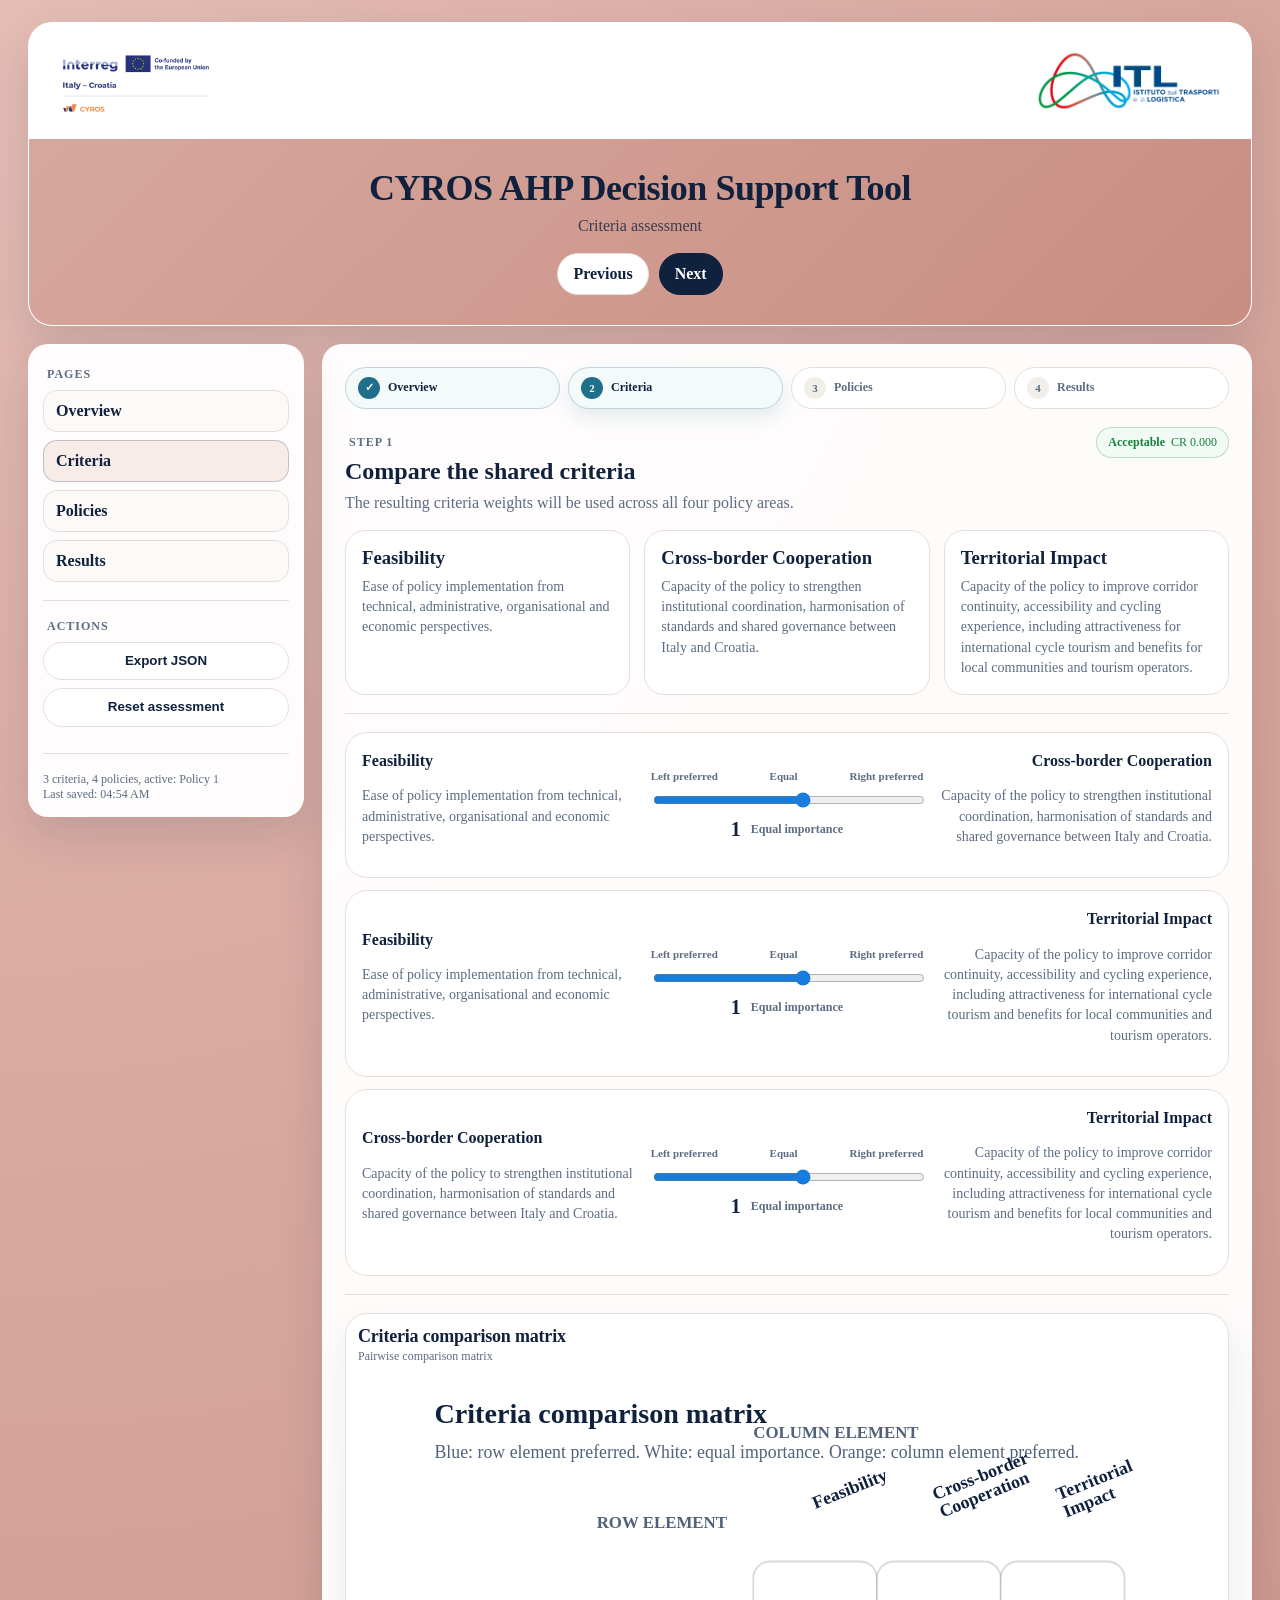
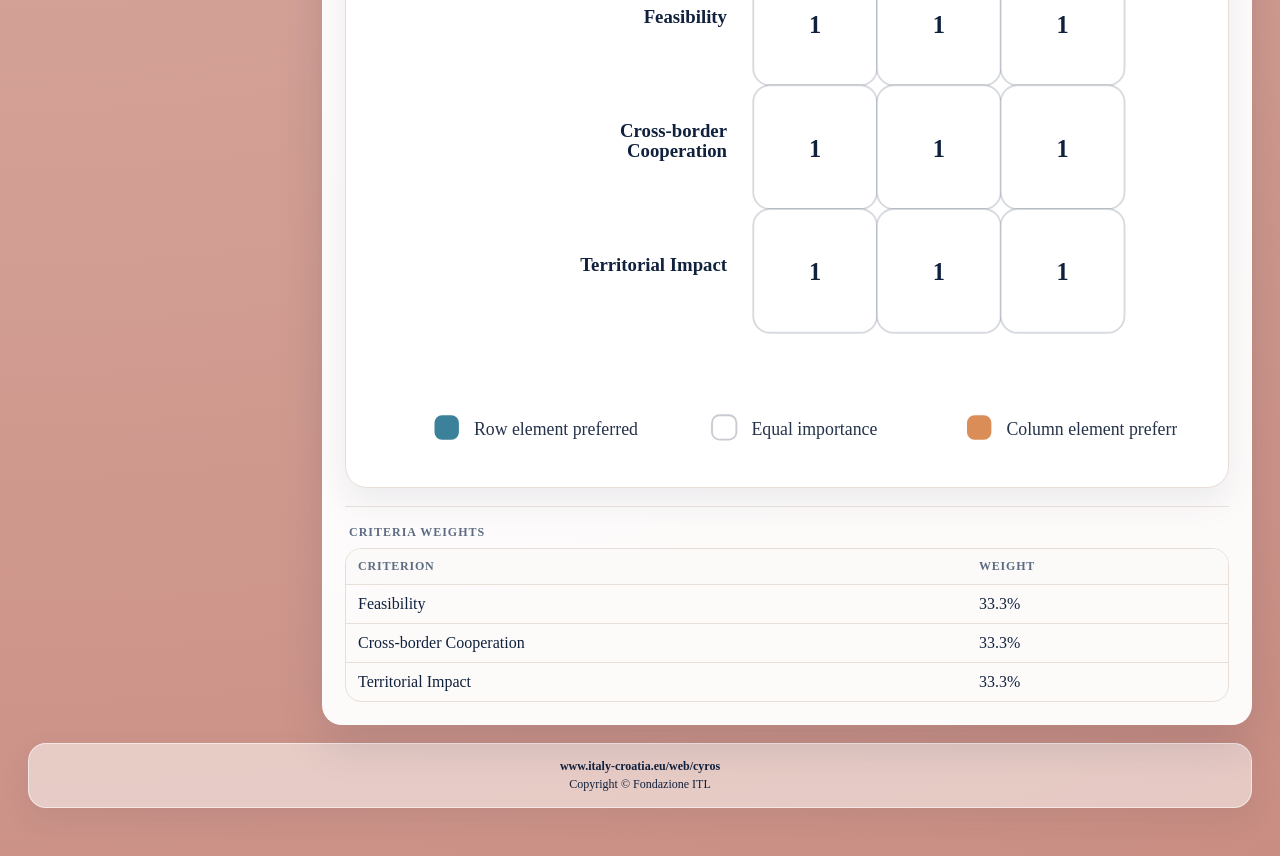
==== commit c65c7b5e: "2.0.4" ====
--- a/criteria.html
+++ b/criteria.html
@@ -1 +1,27 @@
-<!doctype html><html lang="en"><head><meta charset="utf-8"><meta name="viewport" content="width=device-width,initial-scale=1"><title>Criteria Assessment</title><link rel="stylesheet" href="styles.css"></head><body data-page="criteria"><div class="wrap"><header class="brandTop"><div class="logoRow"><img class="brandLogo" src="assets/interreg-cyros.png" alt="Interreg Italy-Croatia CYROS"><img class="brandLogo itl" src="assets/itl-logo.png" alt="ITL"></div><div class="titleBand"><h1 class="h1">Criteria Assessment</h1><p class="subtitle">Pairwise comparison of shared decision criteria</p><div class="topActions"><a class="btn" href="index.html">Previous</a><a class="btn primary" href="policies.html">Next</a></div></div></header><main class="grid"><aside class="panel"><div class="panelTitle">Pages</div><a class="navLink" href="index.html">Overview</a><a class="navLink active" href="criteria.html">Criteria</a><a class="navLink" href="policies.html">Policies</a><a class="navLink" href="results.html">Results</a><div class="divider"></div><div class="panelTitle">Actions</div><button class="btn" id="btnExport">Export JSON</button><button class="btn" id="btnReset">Reset evaluation</button><div class="divider"></div><div class="small muted" id="status"></div></aside><section class="content"><div class="card" id="view"></div></section></main></div><script src="app.js"></script></body></html>
+<!doctype html>
+<html lang="en">
+<head>
+  <meta charset="utf-8">
+  <meta name="viewport" content="width=device-width,initial-scale=1">
+  <title>Criteria Assessment, CYROS AHP Decision Support Tool</title>
+  <link rel="stylesheet" href="styles.css">
+</head>
+<body data-page="criteria">
+  <div class="wrap">
+    <header class="brandTop">
+      <div class="logoRow"><img class="brandLogo" src="assets/interreg-cyros.png" alt="Interreg Italy-Croatia CYROS"><img class="brandLogo itl" src="assets/itl-logo.png" alt="Fondazione ITL"></div>
+      <div class="titleBand"><h1 class="h1">CYROS AHP Decision Support Tool</h1><p class="subtitle">Criteria assessment</p><div class="topActions"><a class="btn" href="index.html">Previous</a><a class="btn primary" href="policies.html">Next</a></div></div>
+    </header>
+    <main class="grid">
+      <aside class="panel">
+        <div class="panelTitle">Pages</div><a class="navLink" href="index.html">Overview</a><a class="navLink active" href="criteria.html">Criteria</a><a class="navLink" href="policies.html">Policies</a><a class="navLink" href="results.html">Results</a>
+        <div class="divider"></div><div class="panelTitle">Actions</div><button class="btn" id="btnExport">Export JSON</button><button class="btn" id="btnReset">Reset assessment</button>
+        <div class="divider"></div><div class="small muted" id="status"></div><div class="small muted" id="lastSaved"></div>
+      </aside>
+      <section class="content"><div class="card" id="view"></div></section>
+    </main>
+    <footer class="siteFooter"><div><a href="https://www.italy-croatia.eu/web/cyros" target="_blank" rel="noopener">www.italy-croatia.eu/web/cyros</a></div><div>Copyright © Fondazione ITL</div></footer>
+  </div>
+  <script src="app.js"></script>
+</body>
+</html>
--- a/styles.css
+++ b/styles.css
@@ -1,26 +1,53 @@
 :root{
-  --primary:#AF5843;
-  --primary-dark:#8f4434;
-  --text:#24324A;
-  --muted:#667085;
-  --bg:#AF5843;
-  --page:#F7F5F2;
+  --primary:#D7A79D;
+  --primary-dark:#A15F52;
+  --text:#10213D;
+  --muted:#5D6C82;
+  --bg:#D7A79D;
+  --page:#F9F6F3;
   --card:#FFFFFF;
-  --line:#E7E0DA;
+  --line:#E8DED8;
   --blue:#1F6F8B;
   --orange:#D68145;
-  --shadow:0 18px 45px rgba(36,50,74,.12);
-  --r:18px;
+  --ok:#16803C;
+  --warn:#B66A00;
+  --bad:#B42318;
+  --shadow:0 18px 45px rgba(16,33,61,.13);
+  --r:20px;
 }
-*{box-sizing:border-box} html,body{min-height:100%}
-body{margin:0;font-family:Inter,Source Sans 3,Segoe UI,Roboto,Arial,sans-serif;color:var(--text);background:var(--bg)}
-.wrap{max-width:1240px;margin:0 auto;padding:22px 18px 48px}.brandTop{background:var(--card);border-radius:24px;box-shadow:var(--shadow);overflow:hidden;border:1px solid rgba(255,255,255,.45)}
-.logoRow{display:flex;align-items:center;justify-content:space-between;gap:24px;padding:18px 24px;background:#fff}.brandLogo{height:82px;width:auto;max-width:45%;object-fit:contain}.brandLogo.itl{height:74px}.titleBand{background:var(--primary);color:#fff;text-align:center;padding:26px 20px 30px}.h1{margin:0;font-size:34px;letter-spacing:-.3px}.subtitle{margin:8px 0 0;color:rgba(255,255,255,.86);font-size:16px}.topActions{display:flex;gap:10px;justify-content:center;margin-top:18px}
-.grid{display:grid;grid-template-columns:270px 1fr;gap:18px;margin-top:18px}.panel,.card{background:var(--card);border:1px solid rgba(255,255,255,.5);border-radius:var(--r);box-shadow:var(--shadow)}.panel{padding:14px;position:sticky;top:16px;height:max-content}.card{padding:20px}.content{display:grid;gap:18px}
-.panelTitle{font-size:12px;text-transform:uppercase;letter-spacing:1px;color:var(--muted);font-weight:800;margin:8px 4px}.divider{height:1px;background:var(--line);margin:18px 0}.muted{color:var(--muted)}.small{font-size:12px}.navLink{display:block;padding:11px 12px;border-radius:14px;border:1px solid var(--line);background:#FBFAF8;color:var(--text);text-decoration:none;margin-bottom:8px;font-weight:650}.navLink:hover,.navLink.active{border-color:rgba(175,88,67,.35);background:#F7EDE9;color:var(--primary-dark)}
-.btn{border:1px solid var(--line);background:#fff;color:var(--text);padding:11px 15px;border-radius:999px;cursor:pointer;text-decoration:none;display:inline-flex;align-items:center;justify-content:center;font-weight:750}.btn.primary{background:var(--primary);border-color:var(--primary);color:#fff}.btn:hover{transform:translateY(-1px)}.panel .btn{width:100%;margin-bottom:8px}.btn.inline{width:auto}
-h2{font-size:28px;margin:0 0 8px;letter-spacing:-.2px}h3{margin:0 0 8px}.heroCard{padding:18px;border-radius:20px;background:linear-gradient(135deg,#fff,#F7EDE9);border:1px solid var(--line)}.heroCard p,.sectionHead p,.policyHero p,.criterionFocus p,.policyCard p{color:var(--muted);line-height:1.5}.heroActions{display:flex;gap:10px;flex-wrap:wrap;margin-top:18px}.sectionHead{display:flex;align-items:flex-start;justify-content:space-between;gap:16px;margin-bottom:18px}.criteriaGrid,.policyGrid{display:grid;grid-template-columns:repeat(3,1fr);gap:14px}.policyGrid{grid-template-columns:repeat(2,1fr)}.criterionCard,.policyCard,.criterionFocus{border:1px solid var(--line);border-radius:18px;background:#fff;padding:16px}.criterionCard h3{color:var(--primary-dark)}.policyCard{display:flex;gap:14px}.policyCard span,.policyHero span,.resultHead span{font-size:12px;text-transform:uppercase;letter-spacing:.9px;color:var(--primary-dark);font-weight:800}.policyIcon{width:48px;height:48px;min-width:48px;border-radius:16px;background:#F7EDE9;color:var(--primary);display:grid;place-items:center}.policyIcon svg{width:31px;height:31px}.policyIcon.large{width:72px;height:72px}.policyIcon.large svg{width:45px;height:45px}.policyHero{display:flex;gap:18px;align-items:center;border:1px solid var(--line);border-radius:22px;background:#FBFAF8;padding:18px;margin:14px 0}.tabs{display:flex;gap:8px;flex-wrap:wrap;margin:12px 0}.tabBtn{border:1px solid var(--line);background:#fff;color:var(--text);padding:10px 13px;border-radius:999px;cursor:pointer;font-weight:750}.tabBtn.active{background:var(--primary);border-color:var(--primary);color:#fff}.badge{display:inline-flex;align-items:center;border-radius:999px;border:1px solid var(--line);padding:7px 11px;font-size:12px;font-weight:750;background:#fff}.badge.good{color:#16794C}.badge.mid{color:#9B5B18}.badge.warn{color:#B42318}
-.comparisonCard{display:grid;grid-template-columns:minmax(230px,1fr) minmax(280px,1.1fr) minmax(230px,1fr);gap:14px;align-items:stretch;border:1px solid var(--line);background:#fff;border-radius:20px;padding:14px;margin-bottom:12px}.compareItem{border-radius:16px;background:#FBFAF8;padding:14px}.compareItem.right{text-align:right}.compareLabel{font-weight:850;margin-bottom:8px}.compareItem p,.compareItem li{color:var(--muted);font-size:13px;line-height:1.4}.compareItem ul{margin:8px 0 0;padding-left:18px}.compareItem.right ul{direction:rtl;padding-left:0;padding-right:18px}.pairMid{display:flex;flex-direction:column;justify-content:center;gap:9px}.scaleLabels{display:flex;justify-content:space-between;font-size:12px;color:var(--muted);font-weight:750}.rng{width:100%;accent-color:var(--primary)}.pairReadout{display:flex;gap:8px;justify-content:center;align-items:center}.valBox{font-weight:900;background:#F7EDE9;color:var(--primary-dark);border-radius:999px;padding:5px 10px;min-width:42px;text-align:center}.dirBox{font-size:12px;color:var(--muted);font-weight:750}
-.heatWrap{border:1px solid var(--line);background:#fff;border-radius:20px;padding:14px;overflow:auto}.heatTitle h3{margin:0}.heatTitle p{margin:2px 0 12px;color:var(--muted)}.heatSvg{width:100%;height:auto;min-width:640px;display:block}.resultGrid{display:grid;grid-template-columns:1fr;gap:14px}.resultCard{border:1px solid var(--line);border-radius:22px;background:#fff;padding:18px;margin-bottom:18px}.resultHead{display:flex;gap:14px;align-items:center;margin-bottom:16px}.rankBars{display:grid;gap:11px;margin:12px 0 16px}.rankBarRow{display:grid;grid-template-columns:minmax(210px,1.4fr) minmax(180px,2fr) 64px;gap:12px;align-items:center}.rankLabel{display:flex;gap:10px;align-items:center;font-weight:750}.rankNum{width:26px;height:26px;display:grid;place-items:center;border-radius:999px;background:#F7EDE9;color:var(--primary-dark);font-size:12px;font-weight:900}.barTrack{height:16px;background:#EEF1F2;border-radius:999px;overflow:hidden}.barFill{height:100%;background:var(--blue);border-radius:999px}.barFill.top{background:var(--orange)}.barValue{text-align:right;font-weight:850;color:var(--text)}
-table{width:100%;border-collapse:separate;border-spacing:0;border:1px solid var(--line);border-radius:16px;overflow:hidden}th,td{padding:10px 12px;border-bottom:1px solid var(--line);text-align:right}th{background:#FBFAF8;color:var(--muted);font-size:12px;text-transform:uppercase;letter-spacing:.8px}th:first-child,td:first-child,th:nth-child(2),td:nth-child(2){text-align:left}tr:last-child td{border-bottom:0}
-@media(max-width:980px){.grid{grid-template-columns:1fr}.panel{position:static}.criteriaGrid,.policyGrid{grid-template-columns:1fr}.comparisonCard{grid-template-columns:1fr}.compareItem.right{text-align:left}.compareItem.right ul{direction:ltr;padding-left:18px;padding-right:0}.rankBarRow{grid-template-columns:1fr}.barValue{text-align:left}.logoRow{padding:14px}.brandLogo{height:58px}.brandLogo.itl{height:52px}.h1{font-size:27px}}
+*{box-sizing:border-box}
+html,body{min-height:100%}
+body{
+  margin:0;
+  font-family:Inter,Source Sans 3,Segoe UI,Roboto,Arial,sans-serif;
+  color:var(--text);
+  background:radial-gradient(circle at top left,#E4BDB5 0,#D7A79D 45%,#C98D82 100%);
+}
+.wrap{max-width:1260px;margin:0 auto;padding:22px 18px 48px}
+.brandTop{background:var(--card);border-radius:24px;box-shadow:var(--shadow);overflow:hidden;border:1px solid rgba(255,255,255,.65)}
+.logoRow{display:flex;align-items:center;justify-content:space-between;gap:26px;padding:18px 26px;min-height:116px;background:#fff}
+.brandLogo{height:78px;width:auto;max-width:42%;object-fit:contain}.brandLogo.itl{height:68px}
+.titleBand{background:linear-gradient(135deg,#D7A79D,#C98D82);color:var(--text);text-align:center;padding:28px 20px 30px}
+.h1{margin:0;font-size:36px;letter-spacing:-.45px;color:var(--text)}
+.subtitle{margin:8px 0 0;color:rgba(16,33,61,.78);font-size:16px}
+.topActions{display:flex;gap:10px;justify-content:center;margin-top:18px;flex-wrap:wrap}
+.grid{display:grid;grid-template-columns:276px 1fr;gap:18px;margin-top:18px}.content{display:grid;gap:18px}
+.panel,.card{background:rgba(255,255,255,.96);border:1px solid rgba(255,255,255,.56);border-radius:var(--r);box-shadow:var(--shadow)}
+.panel{padding:14px;position:sticky;top:16px;height:max-content}.card{padding:22px}
+.panelTitle{font-size:12px;text-transform:uppercase;letter-spacing:1px;color:var(--muted);font-weight:850;margin:8px 4px}.divider{height:1px;background:var(--line);margin:18px 0}.muted{color:var(--muted)}.small{font-size:12px}.eyebrow{font-size:12px;letter-spacing:1px;text-transform:uppercase;font-weight:900;color:var(--primary-dark);margin:0 0 8px}
+.navLink{display:block;padding:11px 12px;border-radius:14px;border:1px solid var(--line);background:#FBFAF8;color:var(--text);text-decoration:none;margin-bottom:8px;font-weight:700}.navLink:hover,.navLink.active{border-color:rgba(16,33,61,.22);background:#F8ECE9;color:#10213D}
+.btn{border:1px solid var(--line);background:#fff;color:var(--text);padding:11px 15px;border-radius:999px;cursor:pointer;text-decoration:none;display:inline-flex;align-items:center;justify-content:center;font-weight:800;line-height:1.1}.btn:hover{border-color:rgba(16,33,61,.25);background:#FBF6F3}.btn.primary{background:#10213D;border-color:#10213D;color:#fff}.btn.inline{width:auto}.panel .btn{width:100%;margin-bottom:8px}
+.heroCard{background:linear-gradient(135deg,#FFF,#FAF1EE);border:1px solid var(--line);border-radius:24px;padding:32px}.heroCard h2{font-size:34px;margin:0 0 10px;letter-spacing:-.4px}.heroCard p{max-width:760px;color:var(--muted);font-size:17px;line-height:1.55}.heroActions{display:flex;gap:12px;flex-wrap:wrap;margin-top:18px}
+.methodCard{display:grid;grid-template-columns:1.2fr .9fr;gap:18px;align-items:start;border:1px solid var(--line);background:#fff;border-radius:22px;padding:18px}.methodCard h3{margin:0 0 8px}.methodCard p{color:var(--muted);line-height:1.55}
+.progressList{display:grid;grid-template-columns:repeat(4,1fr);gap:8px;margin-bottom:18px}.progressItem{border:1px solid var(--line);border-radius:999px;background:#fff;color:var(--muted);padding:9px 12px;font-size:12px;font-weight:850;display:flex;align-items:center;gap:8px}.progressItem span{width:22px;height:22px;border-radius:999px;display:grid;place-items:center;background:#F2EEE9;color:var(--muted);font-size:11px}.progressItem.done,.progressItem.active{color:var(--text);border-color:rgba(31,111,139,.25);background:#F4F9FA}.progressItem.done span,.progressItem.active span{background:var(--blue);color:#fff}.progressItem.active{box-shadow:0 8px 18px rgba(31,111,139,.12)}
+.criteriaGrid,.policyGrid{display:grid;grid-template-columns:repeat(3,1fr);gap:14px}.policyGrid{grid-template-columns:repeat(2,1fr)}.criterionCard,.policyCard{border:1px solid var(--line);border-radius:20px;background:#fff;padding:16px}.criterionCard h3,.policyCard h3{margin:0 0 8px}.criterionCard p,.policyCard p{margin:0;color:var(--muted);line-height:1.45;font-size:14px}.policyCard{display:flex;gap:14px}.policyCard span,.policyHero span,.resultHead span{font-size:12px;text-transform:uppercase;letter-spacing:.9px;font-weight:900;color:var(--primary-dark)}.policyIcon{width:58px;height:58px;min-width:58px;border-radius:18px;background:#F7EDE9;color:var(--primary-dark);display:grid;place-items:center}.policyIcon svg{width:36px;height:36px}.policyIcon.large{width:74px;height:74px;min-width:74px}.policyIcon.large svg{width:46px;height:46px}
+.sectionHead{display:flex;align-items:flex-start;justify-content:space-between;gap:16px;margin-bottom:16px}.sectionHead.compact{align-items:center}.sectionHead h2,.sectionHead h3{margin:0 0 6px}.sectionHead p{margin:0;color:var(--muted);line-height:1.45}.badge{display:inline-flex;gap:6px;align-items:center;border:1px solid var(--line);border-radius:999px;padding:7px 11px;background:#fff;font-size:12px;white-space:nowrap}.badge.good{color:var(--ok);border-color:rgba(22,128,60,.25);background:#F2FAF5}.badge.mid{color:var(--warn);border-color:rgba(182,106,0,.25);background:#FFF8ED}.badge.warn{color:var(--bad);border-color:rgba(180,35,24,.25);background:#FFF3F1}
+.comparisonCard{display:grid;grid-template-columns:minmax(220px,1fr) minmax(260px,1fr) minmax(220px,1fr);gap:16px;align-items:center;border:1px solid var(--line);border-radius:22px;background:#fff;padding:16px;margin-bottom:12px}.compareItem{font-size:14px;color:var(--muted);line-height:1.45}.compareItem.right{text-align:right}.compareItem.right ul{direction:rtl;padding-right:18px}.compareItem ul{margin:8px 0 0;padding-left:18px}.compareLabel{font-weight:900;color:var(--text);font-size:16px}.pairMid{display:grid;gap:8px}.scaleLabels{display:flex;justify-content:space-between;color:var(--muted);font-size:11px;font-weight:800}.pairMid input[type="range"]{width:100%;accent-color:#177DDC}.pairReadout{display:flex;justify-content:center;gap:10px;align-items:center}.valBox{font-weight:900;font-size:20px}.dirBox{font-size:12px;color:var(--muted);font-weight:750}
+.tabs{display:flex;gap:8px;flex-wrap:wrap;margin:12px 0}.tabBtn{border:1px solid var(--line);background:#fff;border-radius:999px;padding:9px 13px;font-weight:850;cursor:pointer;color:var(--text)}.tabBtn.active{background:#10213D;border-color:#10213D;color:#fff}.policyHero{display:flex;gap:16px;align-items:center;background:#FBF6F3;border:1px solid var(--line);border-radius:22px;padding:18px}.policyHero h2{margin:4px 0 6px}.policyHero p{margin:0;color:var(--muted)}.criterionFocus{border-left:4px solid var(--orange);background:#FFF8F1;border-radius:16px;padding:13px 15px;margin:12px 0 16px}.criterionFocus p{margin:4px 0 0;color:var(--muted);line-height:1.45}
+.heatWrap{border:1px solid var(--line);border-radius:22px;background:#fff;padding:12px;box-shadow:0 14px 34px rgba(36,50,74,.08)}.heatTitle{display:flex;align-items:flex-start;justify-content:space-between;gap:12px;margin-bottom:4px}.heatTitle h3{font-size:18px;letter-spacing:-.2px;margin:0}.heatTitle p{font-size:12px;margin:2px 0 6px;color:var(--muted)}.matrixScroll{overflow:auto;padding-bottom:4px}.heatSvg{width:100%;height:auto;min-width:520px;max-width:780px;margin:auto;display:block}
+.resultGrid{display:grid;grid-template-columns:1fr;gap:14px}.resultCard{border:1px solid var(--line);border-radius:22px;background:#fff;padding:18px;margin-bottom:18px}.resultHead{display:flex;gap:14px;align-items:center;margin-bottom:16px}.resultHead h3{margin:0 0 4px}.resultHead p{margin:0;color:var(--muted)}.rankBars{display:grid;gap:12px;margin:12px 0 16px}.rankBarRow{display:grid;grid-template-columns:minmax(260px,1.65fr) minmax(220px,2fr) 72px;gap:12px;align-items:center}.rankLabel{display:flex;gap:10px;align-items:center;font-weight:800}.rankNum{width:27px;height:27px;display:grid;place-items:center;border-radius:999px;background:#F7EDE9;color:var(--primary-dark);font-size:12px;font-weight:900}.rankNum.winner{background:var(--orange);color:#fff}.barTrack{height:18px;background:#EEF1F2;border-radius:999px;overflow:hidden}.barFill{height:100%;background:linear-gradient(90deg,#1F6F8B,#2B839F);border-radius:999px}.barFill.top{background:linear-gradient(90deg,#D68145,#C65F35)}.barValue{text-align:right;font-weight:900;color:var(--text)}.miniBadge{display:inline-block;margin-left:8px;border-radius:999px;padding:3px 7px;background:#FFF0E6;color:var(--primary-dark);font-size:11px;font-weight:900}.winnerRow td{background:#FFFBF7}
+table{width:100%;border-collapse:separate;border-spacing:0;border:1px solid var(--line);border-radius:16px;overflow:hidden}th,td{padding:10px 12px;border-bottom:1px solid var(--line);text-align:right}th{background:#FBFAF8;color:var(--muted);font-size:12px;text-transform:uppercase;letter-spacing:.8px}th:first-child,td:first-child,th:nth-child(2),td:nth-child(2){text-align:left}tr:last-child td{border-bottom:0}.scaleTable td:first-child{font-weight:900;width:110px;text-align:center}.scaleTable th:first-child{text-align:center}
+.reportBox{border:1px solid var(--line);border-radius:24px;background:#fff;padding:20px}.reportBox h4{margin:18px 0 8px}.reportBox p{line-height:1.55;color:var(--muted)}
+.siteFooter{margin-top:18px;padding:14px 18px;text-align:center;color:#10213D;font-size:12px;line-height:1.45;background:rgba(255,255,255,.52);border:1px solid rgba(255,255,255,.55);border-radius:18px;box-shadow:0 10px 30px rgba(36,50,74,.08)}.siteFooter a{color:#10213D;font-weight:800;text-decoration:none}.siteFooter a:hover{text-decoration:underline}
+@media(max-width:980px){.grid{grid-template-columns:1fr}.panel{position:static}.criteriaGrid,.policyGrid,.methodCard{grid-template-columns:1fr}.progressList{grid-template-columns:1fr 1fr}.comparisonCard{grid-template-columns:1fr}.compareItem.right{text-align:left}.compareItem.right ul{direction:ltr;padding-left:18px;padding-right:0}.rankBarRow{grid-template-columns:1fr}.barValue{text-align:left}.logoRow{min-height:auto;padding:14px}.brandLogo{height:56px}.brandLogo.itl{height:50px}.h1{font-size:28px}.heroCard h2{font-size:28px}.heatSvg{min-width:620px}}
+@media print{body{background:#fff}.brandTop,.panel,.topActions,.progressList,.siteFooter,.btn{display:none!important}.wrap{max-width:none;padding:0}.grid{display:block}.card,.resultCard,.reportBox{box-shadow:none;border-color:#ddd;break-inside:avoid}.content{display:block}.heatWrap{break-inside:avoid}.reportBox{border:0;padding:0}}
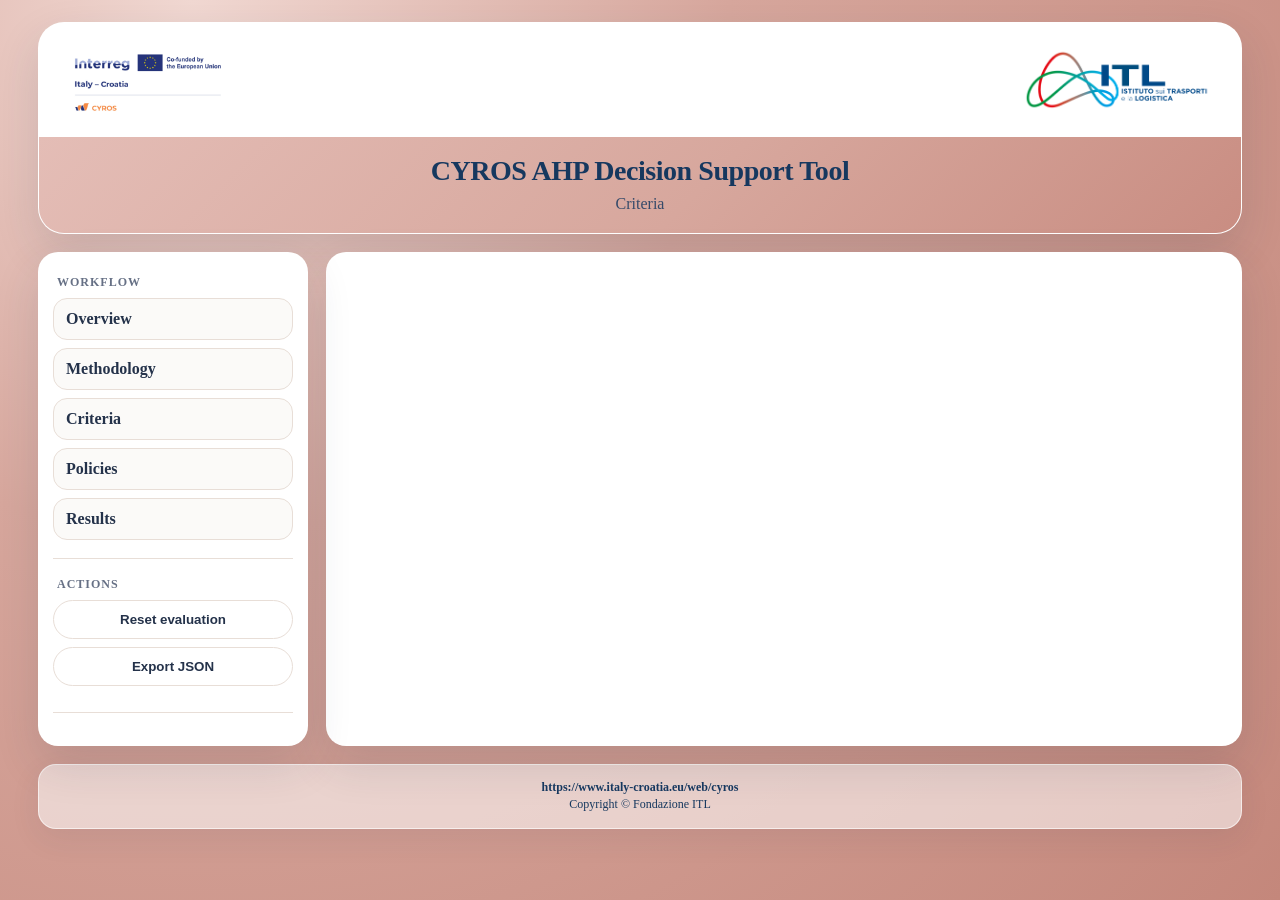
==== commit 25f96ec8: "2.0.5" ====
--- a/criteria.html
+++ b/criteria.html
@@ -1,27 +1,22 @@
 <!doctype html>
 <html lang="en">
 <head>
-  <meta charset="utf-8">
-  <meta name="viewport" content="width=device-width,initial-scale=1">
-  <title>Criteria Assessment, CYROS AHP Decision Support Tool</title>
-  <link rel="stylesheet" href="styles.css">
+  <meta charset="utf-8" />
+  <meta name="viewport" content="width=device-width, initial-scale=1" />
+  <title>Criteria, CYROS AHP Decision Support Tool</title>
+  <link rel="stylesheet" href="styles.css" />
 </head>
 <body data-page="criteria">
   <div class="wrap">
-    <header class="brandTop">
-      <div class="logoRow"><img class="brandLogo" src="assets/interreg-cyros.png" alt="Interreg Italy-Croatia CYROS"><img class="brandLogo itl" src="assets/itl-logo.png" alt="Fondazione ITL"></div>
-      <div class="titleBand"><h1 class="h1">CYROS AHP Decision Support Tool</h1><p class="subtitle">Criteria assessment</p><div class="topActions"><a class="btn" href="index.html">Previous</a><a class="btn primary" href="policies.html">Next</a></div></div>
+    <header class="brandTop compact">
+      <div class="logoRow"><img class="brandLogo interreg" src="assets/interreg-cyros.png" alt="Interreg Italy-Croatia CYROS" /><img class="brandLogo itl" src="assets/itl-logo.png" alt="Fondazione ITL" /></div>
+      <div class="titleBand"><h1 class="h1">CYROS AHP Decision Support Tool</h1><p class="subtitle">Criteria</p></div>
     </header>
     <main class="grid">
-      <aside class="panel">
-        <div class="panelTitle">Pages</div><a class="navLink" href="index.html">Overview</a><a class="navLink active" href="criteria.html">Criteria</a><a class="navLink" href="policies.html">Policies</a><a class="navLink" href="results.html">Results</a>
-        <div class="divider"></div><div class="panelTitle">Actions</div><button class="btn" id="btnExport">Export JSON</button><button class="btn" id="btnReset">Reset assessment</button>
-        <div class="divider"></div><div class="small muted" id="status"></div><div class="small muted" id="lastSaved"></div>
-      </aside>
+      <aside class="panel"><div class="panelTitle">Workflow</div><a class="navLink" href="index.html">Overview</a><a class="navLink" href="methodology.html">Methodology</a><a class="navLink" href="criteria.html">Criteria</a><a class="navLink" href="policies.html">Policies</a><a class="navLink" href="results.html">Results</a><div class="divider"></div><div class="panelTitle">Actions</div><button class="btn" id="btnReset">Reset evaluation</button><button class="btn" id="btnExport">Export JSON</button><div class="divider"></div><div class="small muted" id="status"></div></aside>
       <section class="content"><div class="card" id="view"></div></section>
     </main>
-    <footer class="siteFooter"><div><a href="https://www.italy-croatia.eu/web/cyros" target="_blank" rel="noopener">www.italy-croatia.eu/web/cyros</a></div><div>Copyright © Fondazione ITL</div></footer>
-  </div>
-  <script src="app.js"></script>
+    <footer class="siteFooter"><div><a href="https://www.italy-croatia.eu/web/cyros" target="_blank" rel="noopener">https://www.italy-croatia.eu/web/cyros</a></div><div>Copyright © Fondazione ITL</div></footer>
+  </div><script src="app.js"></script>
 </body>
 </html>
--- a/styles.css
+++ b/styles.css
@@ -1,18 +1,15 @@
 :root{
-  --primary:#D7A79D;
-  --primary-dark:#A15F52;
-  --text:#10213D;
-  --muted:#5D6C82;
-  --bg:#D7A79D;
-  --page:#F9F6F3;
+  --blue:#16385F;
+  --blue2:#1F6F8B;
+  --orange:#D68145;
+  --beige:#D7A79D;
+  --beige2:#E7C5BE;
+  --text:#24324A;
+  --muted:#667085;
+  --page:#F8F4F0;
   --card:#FFFFFF;
-  --line:#E8DED8;
-  --blue:#1F6F8B;
-  --orange:#D68145;
-  --ok:#16803C;
-  --warn:#B66A00;
-  --bad:#B42318;
-  --shadow:0 18px 45px rgba(16,33,61,.13);
+  --line:#E8DED7;
+  --shadow:0 18px 45px rgba(36,50,74,.14);
   --r:20px;
 }
 *{box-sizing:border-box}
@@ -21,33 +18,28 @@
   margin:0;
   font-family:Inter,Source Sans 3,Segoe UI,Roboto,Arial,sans-serif;
   color:var(--text);
-  background:radial-gradient(circle at top left,#E4BDB5 0,#D7A79D 45%,#C98D82 100%);
+  background:radial-gradient(circle at 15% 0%, #F1D8D2 0, #D7A79D 38%, #C4877B 100%);
 }
-.wrap{max-width:1260px;margin:0 auto;padding:22px 18px 48px}
-.brandTop{background:var(--card);border-radius:24px;box-shadow:var(--shadow);overflow:hidden;border:1px solid rgba(255,255,255,.65)}
-.logoRow{display:flex;align-items:center;justify-content:space-between;gap:26px;padding:18px 26px;min-height:116px;background:#fff}
-.brandLogo{height:78px;width:auto;max-width:42%;object-fit:contain}.brandLogo.itl{height:68px}
-.titleBand{background:linear-gradient(135deg,#D7A79D,#C98D82);color:var(--text);text-align:center;padding:28px 20px 30px}
-.h1{margin:0;font-size:36px;letter-spacing:-.45px;color:var(--text)}
-.subtitle{margin:8px 0 0;color:rgba(16,33,61,.78);font-size:16px}
-.topActions{display:flex;gap:10px;justify-content:center;margin-top:18px;flex-wrap:wrap}
-.grid{display:grid;grid-template-columns:276px 1fr;gap:18px;margin-top:18px}.content{display:grid;gap:18px}
-.panel,.card{background:rgba(255,255,255,.96);border:1px solid rgba(255,255,255,.56);border-radius:var(--r);box-shadow:var(--shadow)}
-.panel{padding:14px;position:sticky;top:16px;height:max-content}.card{padding:22px}
-.panelTitle{font-size:12px;text-transform:uppercase;letter-spacing:1px;color:var(--muted);font-weight:850;margin:8px 4px}.divider{height:1px;background:var(--line);margin:18px 0}.muted{color:var(--muted)}.small{font-size:12px}.eyebrow{font-size:12px;letter-spacing:1px;text-transform:uppercase;font-weight:900;color:var(--primary-dark);margin:0 0 8px}
-.navLink{display:block;padding:11px 12px;border-radius:14px;border:1px solid var(--line);background:#FBFAF8;color:var(--text);text-decoration:none;margin-bottom:8px;font-weight:700}.navLink:hover,.navLink.active{border-color:rgba(16,33,61,.22);background:#F8ECE9;color:#10213D}
-.btn{border:1px solid var(--line);background:#fff;color:var(--text);padding:11px 15px;border-radius:999px;cursor:pointer;text-decoration:none;display:inline-flex;align-items:center;justify-content:center;font-weight:800;line-height:1.1}.btn:hover{border-color:rgba(16,33,61,.25);background:#FBF6F3}.btn.primary{background:#10213D;border-color:#10213D;color:#fff}.btn.inline{width:auto}.panel .btn{width:100%;margin-bottom:8px}
-.heroCard{background:linear-gradient(135deg,#FFF,#FAF1EE);border:1px solid var(--line);border-radius:24px;padding:32px}.heroCard h2{font-size:34px;margin:0 0 10px;letter-spacing:-.4px}.heroCard p{max-width:760px;color:var(--muted);font-size:17px;line-height:1.55}.heroActions{display:flex;gap:12px;flex-wrap:wrap;margin-top:18px}
-.methodCard{display:grid;grid-template-columns:1.2fr .9fr;gap:18px;align-items:start;border:1px solid var(--line);background:#fff;border-radius:22px;padding:18px}.methodCard h3{margin:0 0 8px}.methodCard p{color:var(--muted);line-height:1.55}
-.progressList{display:grid;grid-template-columns:repeat(4,1fr);gap:8px;margin-bottom:18px}.progressItem{border:1px solid var(--line);border-radius:999px;background:#fff;color:var(--muted);padding:9px 12px;font-size:12px;font-weight:850;display:flex;align-items:center;gap:8px}.progressItem span{width:22px;height:22px;border-radius:999px;display:grid;place-items:center;background:#F2EEE9;color:var(--muted);font-size:11px}.progressItem.done,.progressItem.active{color:var(--text);border-color:rgba(31,111,139,.25);background:#F4F9FA}.progressItem.done span,.progressItem.active span{background:var(--blue);color:#fff}.progressItem.active{box-shadow:0 8px 18px rgba(31,111,139,.12)}
-.criteriaGrid,.policyGrid{display:grid;grid-template-columns:repeat(3,1fr);gap:14px}.policyGrid{grid-template-columns:repeat(2,1fr)}.criterionCard,.policyCard{border:1px solid var(--line);border-radius:20px;background:#fff;padding:16px}.criterionCard h3,.policyCard h3{margin:0 0 8px}.criterionCard p,.policyCard p{margin:0;color:var(--muted);line-height:1.45;font-size:14px}.policyCard{display:flex;gap:14px}.policyCard span,.policyHero span,.resultHead span{font-size:12px;text-transform:uppercase;letter-spacing:.9px;font-weight:900;color:var(--primary-dark)}.policyIcon{width:58px;height:58px;min-width:58px;border-radius:18px;background:#F7EDE9;color:var(--primary-dark);display:grid;place-items:center}.policyIcon svg{width:36px;height:36px}.policyIcon.large{width:74px;height:74px;min-width:74px}.policyIcon.large svg{width:46px;height:46px}
-.sectionHead{display:flex;align-items:flex-start;justify-content:space-between;gap:16px;margin-bottom:16px}.sectionHead.compact{align-items:center}.sectionHead h2,.sectionHead h3{margin:0 0 6px}.sectionHead p{margin:0;color:var(--muted);line-height:1.45}.badge{display:inline-flex;gap:6px;align-items:center;border:1px solid var(--line);border-radius:999px;padding:7px 11px;background:#fff;font-size:12px;white-space:nowrap}.badge.good{color:var(--ok);border-color:rgba(22,128,60,.25);background:#F2FAF5}.badge.mid{color:var(--warn);border-color:rgba(182,106,0,.25);background:#FFF8ED}.badge.warn{color:var(--bad);border-color:rgba(180,35,24,.25);background:#FFF3F1}
-.comparisonCard{display:grid;grid-template-columns:minmax(220px,1fr) minmax(260px,1fr) minmax(220px,1fr);gap:16px;align-items:center;border:1px solid var(--line);border-radius:22px;background:#fff;padding:16px;margin-bottom:12px}.compareItem{font-size:14px;color:var(--muted);line-height:1.45}.compareItem.right{text-align:right}.compareItem.right ul{direction:rtl;padding-right:18px}.compareItem ul{margin:8px 0 0;padding-left:18px}.compareLabel{font-weight:900;color:var(--text);font-size:16px}.pairMid{display:grid;gap:8px}.scaleLabels{display:flex;justify-content:space-between;color:var(--muted);font-size:11px;font-weight:800}.pairMid input[type="range"]{width:100%;accent-color:#177DDC}.pairReadout{display:flex;justify-content:center;gap:10px;align-items:center}.valBox{font-weight:900;font-size:20px}.dirBox{font-size:12px;color:var(--muted);font-weight:750}
-.tabs{display:flex;gap:8px;flex-wrap:wrap;margin:12px 0}.tabBtn{border:1px solid var(--line);background:#fff;border-radius:999px;padding:9px 13px;font-weight:850;cursor:pointer;color:var(--text)}.tabBtn.active{background:#10213D;border-color:#10213D;color:#fff}.policyHero{display:flex;gap:16px;align-items:center;background:#FBF6F3;border:1px solid var(--line);border-radius:22px;padding:18px}.policyHero h2{margin:4px 0 6px}.policyHero p{margin:0;color:var(--muted)}.criterionFocus{border-left:4px solid var(--orange);background:#FFF8F1;border-radius:16px;padding:13px 15px;margin:12px 0 16px}.criterionFocus p{margin:4px 0 0;color:var(--muted);line-height:1.45}
-.heatWrap{border:1px solid var(--line);border-radius:22px;background:#fff;padding:12px;box-shadow:0 14px 34px rgba(36,50,74,.08)}.heatTitle{display:flex;align-items:flex-start;justify-content:space-between;gap:12px;margin-bottom:4px}.heatTitle h3{font-size:18px;letter-spacing:-.2px;margin:0}.heatTitle p{font-size:12px;margin:2px 0 6px;color:var(--muted)}.matrixScroll{overflow:auto;padding-bottom:4px}.heatSvg{width:100%;height:auto;min-width:520px;max-width:780px;margin:auto;display:block}
-.resultGrid{display:grid;grid-template-columns:1fr;gap:14px}.resultCard{border:1px solid var(--line);border-radius:22px;background:#fff;padding:18px;margin-bottom:18px}.resultHead{display:flex;gap:14px;align-items:center;margin-bottom:16px}.resultHead h3{margin:0 0 4px}.resultHead p{margin:0;color:var(--muted)}.rankBars{display:grid;gap:12px;margin:12px 0 16px}.rankBarRow{display:grid;grid-template-columns:minmax(260px,1.65fr) minmax(220px,2fr) 72px;gap:12px;align-items:center}.rankLabel{display:flex;gap:10px;align-items:center;font-weight:800}.rankNum{width:27px;height:27px;display:grid;place-items:center;border-radius:999px;background:#F7EDE9;color:var(--primary-dark);font-size:12px;font-weight:900}.rankNum.winner{background:var(--orange);color:#fff}.barTrack{height:18px;background:#EEF1F2;border-radius:999px;overflow:hidden}.barFill{height:100%;background:linear-gradient(90deg,#1F6F8B,#2B839F);border-radius:999px}.barFill.top{background:linear-gradient(90deg,#D68145,#C65F35)}.barValue{text-align:right;font-weight:900;color:var(--text)}.miniBadge{display:inline-block;margin-left:8px;border-radius:999px;padding:3px 7px;background:#FFF0E6;color:var(--primary-dark);font-size:11px;font-weight:900}.winnerRow td{background:#FFFBF7}
-table{width:100%;border-collapse:separate;border-spacing:0;border:1px solid var(--line);border-radius:16px;overflow:hidden}th,td{padding:10px 12px;border-bottom:1px solid var(--line);text-align:right}th{background:#FBFAF8;color:var(--muted);font-size:12px;text-transform:uppercase;letter-spacing:.8px}th:first-child,td:first-child,th:nth-child(2),td:nth-child(2){text-align:left}tr:last-child td{border-bottom:0}.scaleTable td:first-child{font-weight:900;width:110px;text-align:center}.scaleTable th:first-child{text-align:center}
-.reportBox{border:1px solid var(--line);border-radius:24px;background:#fff;padding:20px}.reportBox h4{margin:18px 0 8px}.reportBox p{line-height:1.55;color:var(--muted)}
-.siteFooter{margin-top:18px;padding:14px 18px;text-align:center;color:#10213D;font-size:12px;line-height:1.45;background:rgba(255,255,255,.52);border:1px solid rgba(255,255,255,.55);border-radius:18px;box-shadow:0 10px 30px rgba(36,50,74,.08)}.siteFooter a{color:#10213D;font-weight:800;text-decoration:none}.siteFooter a:hover{text-decoration:underline}
-@media(max-width:980px){.grid{grid-template-columns:1fr}.panel{position:static}.criteriaGrid,.policyGrid,.methodCard{grid-template-columns:1fr}.progressList{grid-template-columns:1fr 1fr}.comparisonCard{grid-template-columns:1fr}.compareItem.right{text-align:left}.compareItem.right ul{direction:ltr;padding-left:18px;padding-right:0}.rankBarRow{grid-template-columns:1fr}.barValue{text-align:left}.logoRow{min-height:auto;padding:14px}.brandLogo{height:56px}.brandLogo.itl{height:50px}.h1{font-size:28px}.heroCard h2{font-size:28px}.heatSvg{min-width:620px}}
-@media print{body{background:#fff}.brandTop,.panel,.topActions,.progressList,.siteFooter,.btn{display:none!important}.wrap{max-width:none;padding:0}.grid{display:block}.card,.resultCard,.reportBox{box-shadow:none;border-color:#ddd;break-inside:avoid}.content{display:block}.heatWrap{break-inside:avoid}.reportBox{border:0;padding:0}}
+.wrap{max-width:1240px;margin:0 auto;padding:22px 18px 46px}
+.brandTop{background:#fff;border-radius:26px;box-shadow:var(--shadow);overflow:hidden;border:1px solid rgba(255,255,255,.7)}
+.brandTop.compact .logoRow{min-height:92px}.brandTop.compact .titleBand{padding:18px 18px 20px}.brandTop.compact .h1{font-size:28px}
+.logoRow{min-height:118px;display:flex;align-items:center;justify-content:space-between;gap:24px;padding:18px 28px;background:#fff}
+.brandLogo{height:78px;width:auto;max-width:43%;object-fit:contain}.brandLogo.itl{height:68px}
+.titleBand{background:linear-gradient(135deg,#E4BDB6,#D7A79D 55%,#C98D82);text-align:center;padding:28px 20px 32px;color:var(--blue)}
+.versionBadge{display:inline-flex;padding:6px 12px;border-radius:999px;background:rgba(255,255,255,.46);border:1px solid rgba(255,255,255,.6);font-weight:800;font-size:12px;margin-bottom:10px}
+.h1{margin:0;font-size:36px;letter-spacing:-.45px;color:var(--blue)}
+.subtitle{margin:8px 0 0;color:rgba(22,56,95,.84);font-size:16px}.subtitle.minor{font-size:14px}
+.topActions,.heroActions{display:flex;gap:10px;justify-content:center;flex-wrap:wrap;margin-top:18px}
+.grid{display:grid;grid-template-columns:270px 1fr;gap:18px;margin-top:18px}.content{display:grid;gap:18px}
+.panel,.card,.resultCard{background:var(--card);border:1px solid rgba(255,255,255,.7);border-radius:var(--r);box-shadow:var(--shadow)}
+.panel{padding:14px;position:sticky;top:16px;height:max-content}.card{padding:20px}.heroCard{padding:22px}
+.panelTitle{font-size:12px;text-transform:uppercase;letter-spacing:1px;color:var(--muted);font-weight:850;margin:8px 4px}.divider{height:1px;background:var(--line);margin:18px 0}.muted{color:var(--muted)}.small{font-size:12px;line-height:1.45}
+.navLink{display:block;padding:11px 12px;border-radius:14px;border:1px solid var(--line);background:#FBFAF8;color:var(--text);text-decoration:none;margin-bottom:8px;font-weight:700}.navLink:hover,.navLink.active{border-color:rgba(22,56,95,.22);background:#F8ECE9;color:var(--blue)}
+.btn{border:1px solid var(--line);background:#fff;color:var(--text);padding:11px 15px;border-radius:999px;cursor:pointer;text-decoration:none;display:inline-flex;align-items:center;justify-content:center;font-weight:800;transition:.18s ease}.btn.primary{background:var(--blue);border-color:var(--blue);color:#fff}.btn.light{background:rgba(255,255,255,.72)}.btn:hover{transform:translateY(-1px);box-shadow:0 8px 20px rgba(36,50,74,.12)}.panel .btn{width:100%;margin-bottom:8px}
+h2{font-size:28px;margin:0 0 8px;letter-spacing:-.25px}h3{margin:0 0 8px}.heroCopy p,.sectionHead p,.policyHero p,.criterionFocus p,.policyCard p,.criterionCard p,.deliverableBox p{color:var(--muted);line-height:1.55}.sectionHead{display:flex;align-items:flex-start;justify-content:space-between;gap:16px;margin-bottom:18px}.criteriaGrid,.methodGrid,.policyGrid{display:grid;grid-template-columns:repeat(3,1fr);gap:14px}.policyGrid{grid-template-columns:repeat(2,1fr)}.criterionCard,.policyCard,.criterionFocus{border:1px solid var(--line);border-radius:18px;background:#fff;padding:16px}.criterionCard h3{color:var(--blue)}.policyCard{display:flex;gap:14px}.policyCard span,.policyHero span,.resultHead span{font-size:12px;text-transform:uppercase;letter-spacing:.9px;color:var(--orange);font-weight:900}.policyIcon{width:48px;height:48px;min-width:48px;border-radius:16px;background:#F8ECE9;color:var(--orange);display:grid;place-items:center}.policyIcon svg{width:31px;height:31px}.policyIcon.large{width:68px;height:68px;min-width:68px}.policyIcon.large svg{width:42px;height:42px}.policyHero{display:flex;gap:18px;align-items:center;border:1px solid var(--line);border-radius:22px;background:#FBFAF8;padding:18px;margin:14px 0}.tabs{display:flex;gap:8px;flex-wrap:wrap;margin:12px 0}.tabBtn{border:1px solid var(--line);background:#fff;color:var(--text);padding:10px 13px;border-radius:999px;cursor:pointer;font-weight:800}.tabBtn.active{background:var(--blue);border-color:var(--blue);color:#fff}.badge{display:inline-flex;align-items:center;border-radius:999px;border:1px solid var(--line);padding:7px 11px;font-size:12px;font-weight:800;background:#fff}.badge.good{color:#16794C}.badge.mid{color:#9B5B18}.badge.warn{color:#B42318}.miniBadge{display:inline-flex;margin-left:8px;padding:3px 8px;border-radius:999px;background:#F8ECE9;color:var(--orange);font-size:11px;font-weight:900}
+.progress{display:flex;gap:8px;flex-wrap:wrap;margin-bottom:18px;padding:10px;border:1px solid var(--line);background:#FBFAF8;border-radius:18px}.step{display:flex;align-items:center;gap:8px;text-decoration:none;color:var(--muted);font-weight:800;font-size:13px;padding:7px 10px;border-radius:999px}.step span{display:grid;place-items:center;width:22px;height:22px;border-radius:999px;background:#fff;border:1px solid var(--line);font-size:12px}.step.current{background:var(--blue);color:#fff}.step.current span{color:var(--blue)}.step.done{color:var(--blue)}
+.comparisonCard{display:grid;grid-template-columns:minmax(210px,1fr) minmax(260px,1fr) minmax(210px,1fr);gap:14px;align-items:stretch;border:1px solid var(--line);background:#fff;border-radius:20px;padding:14px;margin-bottom:12px}.compareItem{border-radius:16px;background:#FBFAF8;padding:14px}.compareItem.right{text-align:right}.compareLabel{font-weight:900;margin-bottom:8px}.compareItem p,.compareItem li{color:var(--muted);font-size:13px;line-height:1.4}.compareItem ul{margin:8px 0 0;padding-left:18px}.compareItem.right ul{direction:rtl;padding-left:0;padding-right:18px}.pairMid{display:flex;flex-direction:column;justify-content:center;gap:9px}.scaleLabels{display:flex;justify-content:space-between;font-size:12px;color:var(--muted);font-weight:800}.rng{width:100%;accent-color:var(--blue)}.pairReadout{display:flex;gap:8px;justify-content:center;align-items:center}.valBox{font-weight:950;background:#F8ECE9;color:var(--orange);border-radius:999px;padding:5px 10px;min-width:42px;text-align:center}.dirBox{font-size:12px;color:var(--muted);font-weight:800}
+.heatWrap{border:1px solid var(--line);background:#fff;border-radius:20px;padding:12px 12px 8px;overflow:auto;box-shadow:0 12px 28px rgba(36,50,74,.07);margin-top:14px}.heatTitle{display:flex;align-items:flex-start;justify-content:space-between;gap:12px;margin-bottom:4px}.heatTitle h3{font-size:18px;letter-spacing:-.2px;margin:0}.heatTitle p{font-size:12px;margin:0 0 6px;color:var(--muted)}.heatSvg{width:100%;height:auto;min-width:560px;max-width:860px;margin:auto;display:block}.infoBtn{border:1px solid var(--line);background:#FBFAF8;color:var(--blue);width:30px;height:30px;border-radius:999px;cursor:help;font-weight:900}
+.resultCard{padding:18px;margin-bottom:18px}.resultHead{display:flex;gap:14px;align-items:center;margin-bottom:16px}.resultHead p{margin:2px 0 0;color:var(--muted)}.rankBars{display:grid;gap:12px;margin:12px 0 16px}.rankBarRow{display:grid;grid-template-columns:minmax(260px,1.7fr) minmax(220px,2fr) 72px;gap:12px;align-items:center}.rankLabel{display:flex;gap:10px;align-items:center;font-weight:800}.rankNum{width:26px;height:26px;display:grid;place-items:center;border-radius:999px;background:#F8ECE9;color:var(--orange);font-size:12px;font-weight:950}.barTrack{height:18px;background:#EEF1F2;border-radius:999px;overflow:hidden}.barFill{height:100%;background:linear-gradient(90deg,var(--blue2),#2B839F);border-radius:999px}.barFill.top{background:linear-gradient(90deg,var(--orange),#C65F35)}.barValue{text-align:right;font-weight:900;color:var(--text)}.deliverableBox{border:1px solid var(--line);background:#FBFAF8;border-radius:18px;padding:14px;margin:16px 0}.deliverableBox h4{margin:0 0 6px}.matrixResult{margin-top:16px}details{margin-top:12px}summary{cursor:pointer;font-weight:900;color:var(--blue)}
+table{width:100%;border-collapse:separate;border-spacing:0;border:1px solid var(--line);border-radius:16px;overflow:hidden;background:#fff}th,td{padding:10px 12px;border-bottom:1px solid var(--line);text-align:right}th{background:#FBFAF8;color:var(--muted);font-size:12px;text-transform:uppercase;letter-spacing:.8px}th:first-child,td:first-child,th:nth-child(2),td:nth-child(2){text-align:left}tr:last-child td{border-bottom:0}.siteFooter{margin-top:18px;padding:14px 18px;text-align:center;color:var(--blue);font-size:12px;line-height:1.45;background:rgba(255,255,255,.55);border:1px solid rgba(255,255,255,.62);border-radius:18px;box-shadow:0 10px 30px rgba(36,50,74,.08)}.siteFooter a{color:var(--blue);font-weight:900;text-decoration:none}.siteFooter a:hover{text-decoration:underline}
+@media(max-width:980px){.wrap{padding:14px 12px 34px}.grid{grid-template-columns:1fr}.panel{position:static}.criteriaGrid,.methodGrid,.policyGrid{grid-template-columns:1fr}.comparisonCard{grid-template-columns:1fr}.compareItem.right{text-align:left}.compareItem.right ul{direction:ltr;padding-left:18px;padding-right:0}.rankBarRow{grid-template-columns:1fr}.barValue{text-align:left}.logoRow{min-height:auto;padding:14px}.brandLogo{height:56px}.brandLogo.itl{height:50px}.h1{font-size:27px}.sectionHead{display:block}.heatSvg{min-width:620px}}
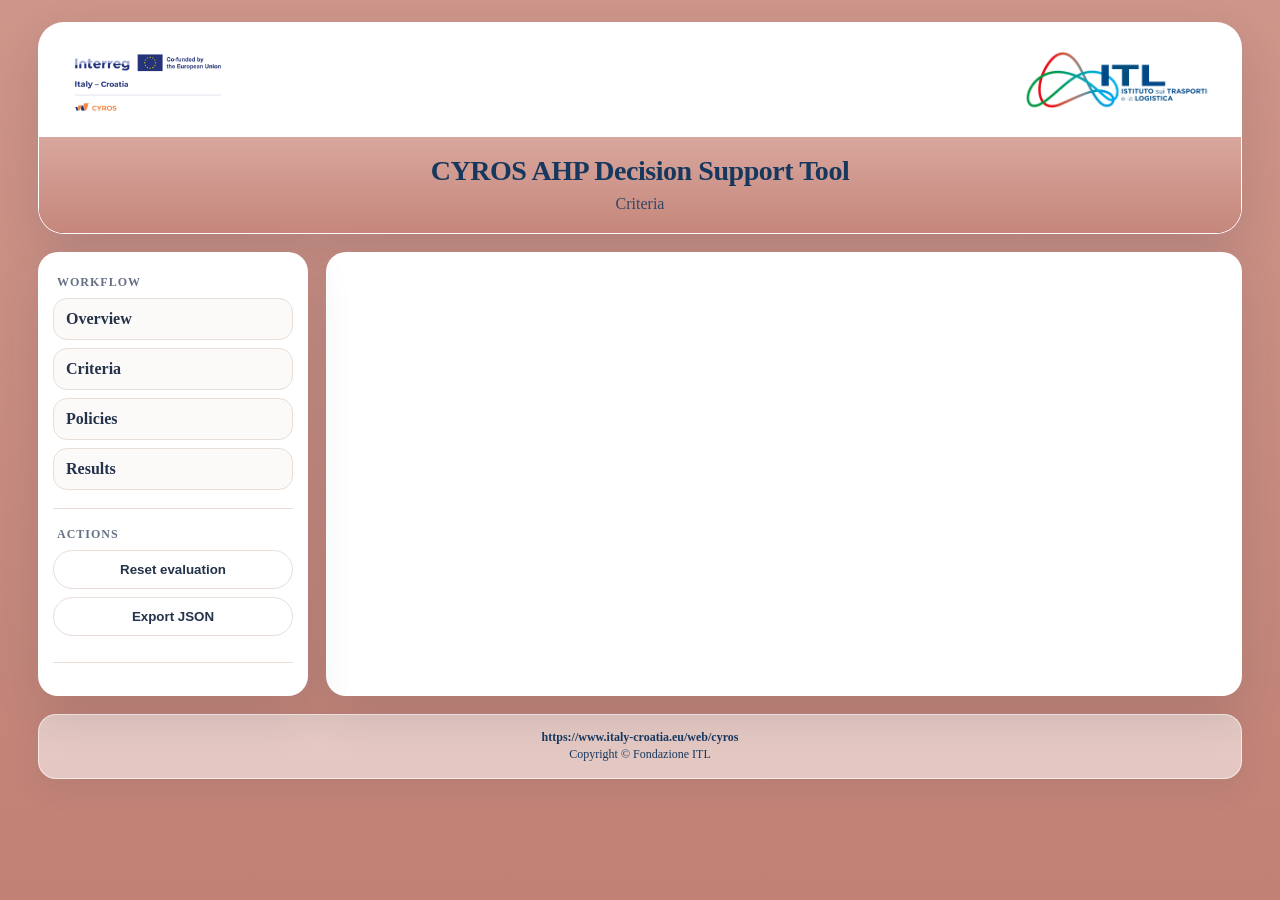
==== commit 64f997ff: "2.0.6" ====
--- a/criteria.html
+++ b/criteria.html
@@ -13,7 +13,7 @@
       <div class="titleBand"><h1 class="h1">CYROS AHP Decision Support Tool</h1><p class="subtitle">Criteria</p></div>
     </header>
     <main class="grid">
-      <aside class="panel"><div class="panelTitle">Workflow</div><a class="navLink" href="index.html">Overview</a><a class="navLink" href="methodology.html">Methodology</a><a class="navLink" href="criteria.html">Criteria</a><a class="navLink" href="policies.html">Policies</a><a class="navLink" href="results.html">Results</a><div class="divider"></div><div class="panelTitle">Actions</div><button class="btn" id="btnReset">Reset evaluation</button><button class="btn" id="btnExport">Export JSON</button><div class="divider"></div><div class="small muted" id="status"></div></aside>
+      <aside class="panel"><div class="panelTitle">Workflow</div><a class="navLink" href="index.html">Overview</a><a class="navLink" href="criteria.html">Criteria</a><a class="navLink" href="policies.html">Policies</a><a class="navLink" href="results.html">Results</a><div class="divider"></div><div class="panelTitle">Actions</div><button class="btn" id="btnReset">Reset evaluation</button><button class="btn" id="btnExport">Export JSON</button><div class="divider"></div><div class="small muted" id="status"></div></aside>
       <section class="content"><div class="card" id="view"></div></section>
     </main>
     <footer class="siteFooter"><div><a href="https://www.italy-croatia.eu/web/cyros" target="_blank" rel="noopener">https://www.italy-croatia.eu/web/cyros</a></div><div>Copyright © Fondazione ITL</div></footer>
--- a/styles.css
+++ b/styles.css
@@ -18,14 +18,18 @@
   margin:0;
   font-family:Inter,Source Sans 3,Segoe UI,Roboto,Arial,sans-serif;
   color:var(--text);
-  background:radial-gradient(circle at 15% 0%, #F1D8D2 0, #D7A79D 38%, #C4877B 100%);
+  background-color:#D7A79D;
+  background-image:linear-gradient(rgba(215,167,157,.78), rgba(196,135,123,.88)), url("assets/color-swatch.png");
+  background-size:cover;
+  background-position:center;
+  background-attachment:fixed;
 }
 .wrap{max-width:1240px;margin:0 auto;padding:22px 18px 46px}
 .brandTop{background:#fff;border-radius:26px;box-shadow:var(--shadow);overflow:hidden;border:1px solid rgba(255,255,255,.7)}
 .brandTop.compact .logoRow{min-height:92px}.brandTop.compact .titleBand{padding:18px 18px 20px}.brandTop.compact .h1{font-size:28px}
 .logoRow{min-height:118px;display:flex;align-items:center;justify-content:space-between;gap:24px;padding:18px 28px;background:#fff}
 .brandLogo{height:78px;width:auto;max-width:43%;object-fit:contain}.brandLogo.itl{height:68px}
-.titleBand{background:linear-gradient(135deg,#E4BDB6,#D7A79D 55%,#C98D82);text-align:center;padding:28px 20px 32px;color:var(--blue)}
+.titleBand{background-color:#D7A79D;background-image:linear-gradient(rgba(228,189,182,.78), rgba(201,141,130,.88)), url("assets/color-swatch.png");background-size:cover;background-position:center;text-align:center;padding:28px 20px 32px;color:var(--blue)}
 .versionBadge{display:inline-flex;padding:6px 12px;border-radius:999px;background:rgba(255,255,255,.46);border:1px solid rgba(255,255,255,.6);font-weight:800;font-size:12px;margin-bottom:10px}
 .h1{margin:0;font-size:36px;letter-spacing:-.45px;color:var(--blue)}
 .subtitle{margin:8px 0 0;color:rgba(22,56,95,.84);font-size:16px}.subtitle.minor{font-size:14px}
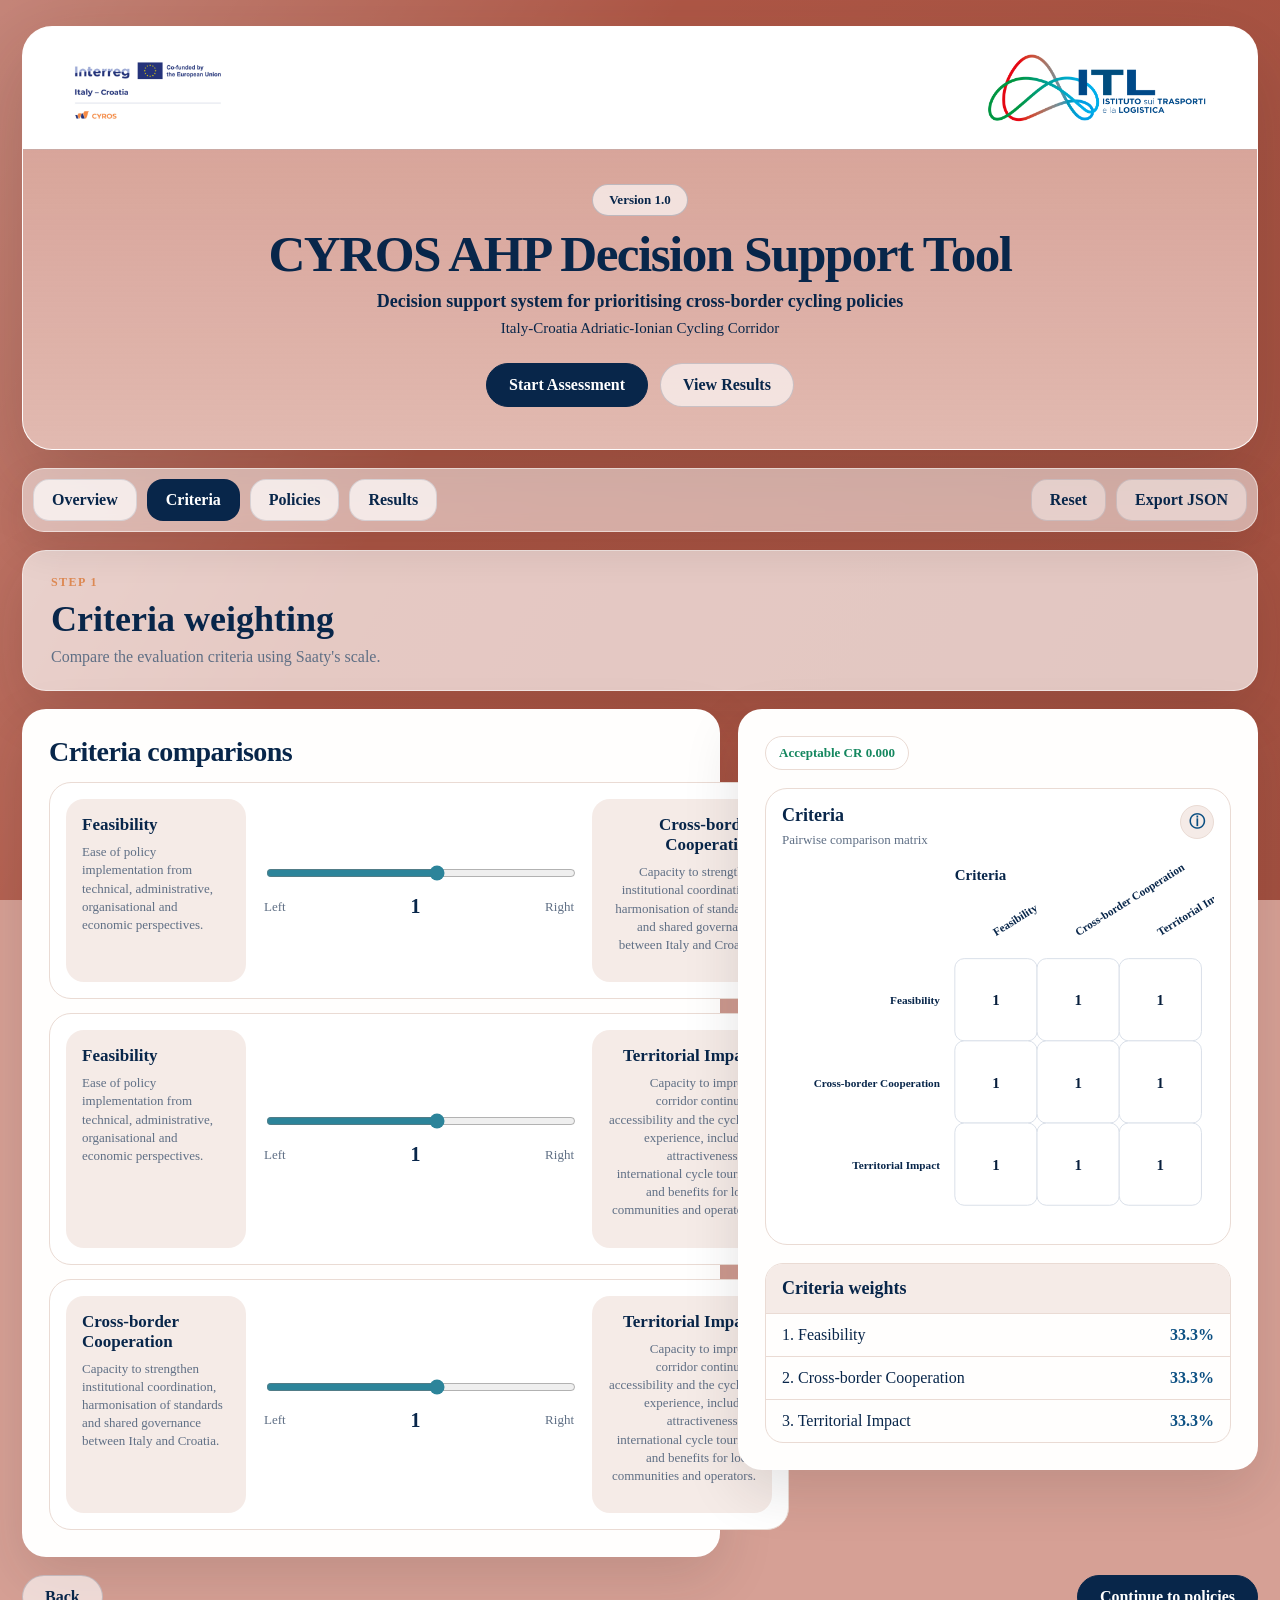
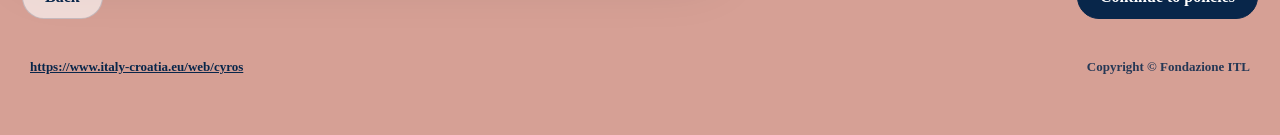
==== commit c72f0858: "2.1.1" ====
--- a/criteria.html
+++ b/criteria.html
@@ -1,22 +1 @@
-<!doctype html>
-<html lang="en">
-<head>
-  <meta charset="utf-8" />
-  <meta name="viewport" content="width=device-width, initial-scale=1" />
-  <title>Criteria, CYROS AHP Decision Support Tool</title>
-  <link rel="stylesheet" href="styles.css" />
-</head>
-<body data-page="criteria">
-  <div class="wrap">
-    <header class="brandTop compact">
-      <div class="logoRow"><img class="brandLogo interreg" src="assets/interreg-cyros.png" alt="Interreg Italy-Croatia CYROS" /><img class="brandLogo itl" src="assets/itl-logo.png" alt="Fondazione ITL" /></div>
-      <div class="titleBand"><h1 class="h1">CYROS AHP Decision Support Tool</h1><p class="subtitle">Criteria</p></div>
-    </header>
-    <main class="grid">
-      <aside class="panel"><div class="panelTitle">Workflow</div><a class="navLink" href="index.html">Overview</a><a class="navLink" href="criteria.html">Criteria</a><a class="navLink" href="policies.html">Policies</a><a class="navLink" href="results.html">Results</a><div class="divider"></div><div class="panelTitle">Actions</div><button class="btn" id="btnReset">Reset evaluation</button><button class="btn" id="btnExport">Export JSON</button><div class="divider"></div><div class="small muted" id="status"></div></aside>
-      <section class="content"><div class="card" id="view"></div></section>
-    </main>
-    <footer class="siteFooter"><div><a href="https://www.italy-croatia.eu/web/cyros" target="_blank" rel="noopener">https://www.italy-croatia.eu/web/cyros</a></div><div>Copyright © Fondazione ITL</div></footer>
-  </div><script src="app.js"></script>
-</body>
-</html>
+<!doctype html><html lang="en"><head><meta charset="utf-8"><meta name="viewport" content="width=device-width, initial-scale=1"><title>CYROS AHP Decision Support Tool</title><script>location.replace('index.html#criteria');</script></head><body><a href="index.html#criteria">Open CYROS AHP Decision Support Tool</a></body></html>
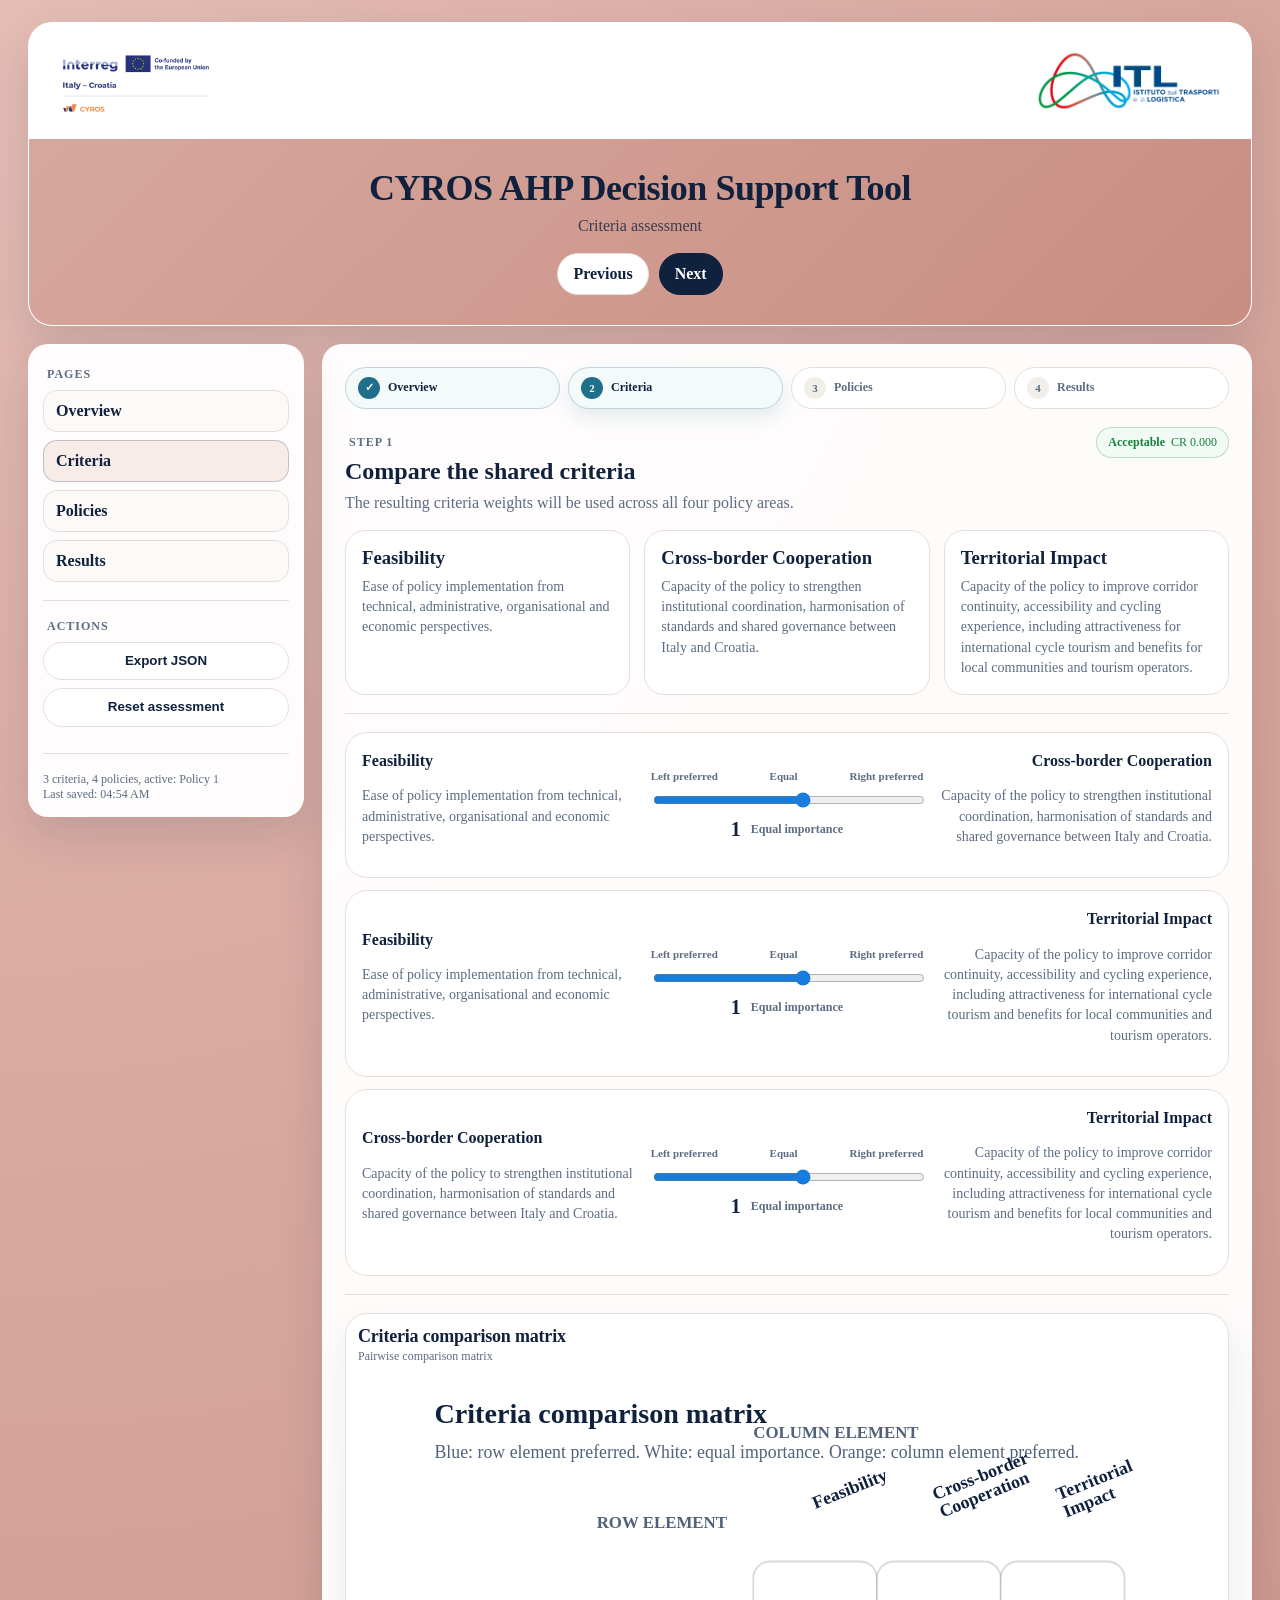
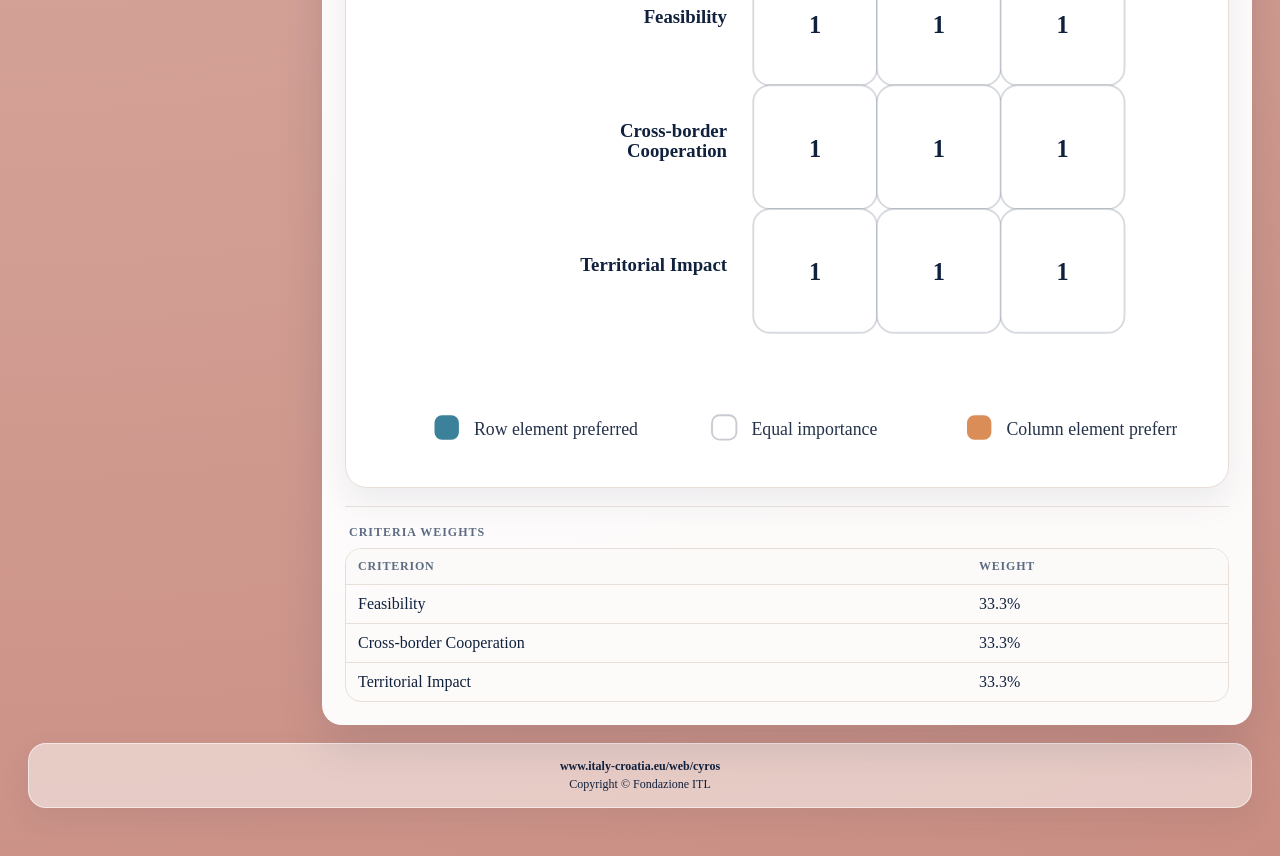
==== commit 0cf3fdf8: "2.1.2" ====
--- a/criteria.html
+++ b/criteria.html
@@ -1 +1,27 @@
-<!doctype html><html lang="en"><head><meta charset="utf-8"><meta name="viewport" content="width=device-width, initial-scale=1"><title>CYROS AHP Decision Support Tool</title><script>location.replace('index.html#criteria');</script></head><body><a href="index.html#criteria">Open CYROS AHP Decision Support Tool</a></body></html>
+<!doctype html>
+<html lang="en">
+<head>
+  <meta charset="utf-8">
+  <meta name="viewport" content="width=device-width,initial-scale=1">
+  <title>Criteria Assessment, CYROS AHP Decision Support Tool</title>
+  <link rel="stylesheet" href="styles.css">
+</head>
+<body data-page="criteria">
+  <div class="wrap">
+    <header class="brandTop">
+      <div class="logoRow"><img class="brandLogo" src="assets/interreg-cyros.png" alt="Interreg Italy-Croatia CYROS"><img class="brandLogo itl" src="assets/itl-logo.png" alt="Fondazione ITL"></div>
+      <div class="titleBand"><h1 class="h1">CYROS AHP Decision Support Tool</h1><p class="subtitle">Criteria assessment</p><div class="topActions"><a class="btn" href="index.html">Previous</a><a class="btn primary" href="policies.html">Next</a></div></div>
+    </header>
+    <main class="grid">
+      <aside class="panel">
+        <div class="panelTitle">Pages</div><a class="navLink" href="index.html">Overview</a><a class="navLink active" href="criteria.html">Criteria</a><a class="navLink" href="policies.html">Policies</a><a class="navLink" href="results.html">Results</a>
+        <div class="divider"></div><div class="panelTitle">Actions</div><button class="btn" id="btnExport">Export JSON</button><button class="btn" id="btnReset">Reset assessment</button>
+        <div class="divider"></div><div class="small muted" id="status"></div><div class="small muted" id="lastSaved"></div>
+      </aside>
+      <section class="content"><div class="card" id="view"></div></section>
+    </main>
+    <footer class="siteFooter"><div><a href="https://www.italy-croatia.eu/web/cyros" target="_blank" rel="noopener">www.italy-croatia.eu/web/cyros</a></div><div>Copyright © Fondazione ITL</div></footer>
+  </div>
+  <script src="app.js"></script>
+</body>
+</html>
--- a/styles.css
+++ b/styles.css
@@ -0,0 +1,53 @@
+:root{
+  --primary:#D7A79D;
+  --primary-dark:#A15F52;
+  --text:#10213D;
+  --muted:#5D6C82;
+  --bg:#D7A79D;
+  --page:#F9F6F3;
+  --card:#FFFFFF;
+  --line:#E8DED8;
+  --blue:#1F6F8B;
+  --orange:#D68145;
+  --ok:#16803C;
+  --warn:#B66A00;
+  --bad:#B42318;
+  --shadow:0 18px 45px rgba(16,33,61,.13);
+  --r:20px;
+}
+*{box-sizing:border-box}
+html,body{min-height:100%}
+body{
+  margin:0;
+  font-family:Inter,Source Sans 3,Segoe UI,Roboto,Arial,sans-serif;
+  color:var(--text);
+  background:radial-gradient(circle at top left,#E4BDB5 0,#D7A79D 45%,#C98D82 100%);
+}
+.wrap{max-width:1260px;margin:0 auto;padding:22px 18px 48px}
+.brandTop{background:var(--card);border-radius:24px;box-shadow:var(--shadow);overflow:hidden;border:1px solid rgba(255,255,255,.65)}
+.logoRow{display:flex;align-items:center;justify-content:space-between;gap:26px;padding:18px 26px;min-height:116px;background:#fff}
+.brandLogo{height:78px;width:auto;max-width:42%;object-fit:contain}.brandLogo.itl{height:68px}
+.titleBand{background:linear-gradient(135deg,#D7A79D,#C98D82);color:var(--text);text-align:center;padding:28px 20px 30px}
+.h1{margin:0;font-size:36px;letter-spacing:-.45px;color:var(--text)}
+.subtitle{margin:8px 0 0;color:rgba(16,33,61,.78);font-size:16px}
+.topActions{display:flex;gap:10px;justify-content:center;margin-top:18px;flex-wrap:wrap}
+.grid{display:grid;grid-template-columns:276px 1fr;gap:18px;margin-top:18px}.content{display:grid;gap:18px}
+.panel,.card{background:rgba(255,255,255,.96);border:1px solid rgba(255,255,255,.56);border-radius:var(--r);box-shadow:var(--shadow)}
+.panel{padding:14px;position:sticky;top:16px;height:max-content}.card{padding:22px}
+.panelTitle{font-size:12px;text-transform:uppercase;letter-spacing:1px;color:var(--muted);font-weight:850;margin:8px 4px}.divider{height:1px;background:var(--line);margin:18px 0}.muted{color:var(--muted)}.small{font-size:12px}.eyebrow{font-size:12px;letter-spacing:1px;text-transform:uppercase;font-weight:900;color:var(--primary-dark);margin:0 0 8px}
+.navLink{display:block;padding:11px 12px;border-radius:14px;border:1px solid var(--line);background:#FBFAF8;color:var(--text);text-decoration:none;margin-bottom:8px;font-weight:700}.navLink:hover,.navLink.active{border-color:rgba(16,33,61,.22);background:#F8ECE9;color:#10213D}
+.btn{border:1px solid var(--line);background:#fff;color:var(--text);padding:11px 15px;border-radius:999px;cursor:pointer;text-decoration:none;display:inline-flex;align-items:center;justify-content:center;font-weight:800;line-height:1.1}.btn:hover{border-color:rgba(16,33,61,.25);background:#FBF6F3}.btn.primary{background:#10213D;border-color:#10213D;color:#fff}.btn.inline{width:auto}.panel .btn{width:100%;margin-bottom:8px}
+.heroCard{background:linear-gradient(135deg,#FFF,#FAF1EE);border:1px solid var(--line);border-radius:24px;padding:32px}.heroCard h2{font-size:34px;margin:0 0 10px;letter-spacing:-.4px}.heroCard p{max-width:760px;color:var(--muted);font-size:17px;line-height:1.55}.heroActions{display:flex;gap:12px;flex-wrap:wrap;margin-top:18px}
+.methodCard{display:grid;grid-template-columns:1.2fr .9fr;gap:18px;align-items:start;border:1px solid var(--line);background:#fff;border-radius:22px;padding:18px}.methodCard h3{margin:0 0 8px}.methodCard p{color:var(--muted);line-height:1.55}
+.progressList{display:grid;grid-template-columns:repeat(4,1fr);gap:8px;margin-bottom:18px}.progressItem{border:1px solid var(--line);border-radius:999px;background:#fff;color:var(--muted);padding:9px 12px;font-size:12px;font-weight:850;display:flex;align-items:center;gap:8px}.progressItem span{width:22px;height:22px;border-radius:999px;display:grid;place-items:center;background:#F2EEE9;color:var(--muted);font-size:11px}.progressItem.done,.progressItem.active{color:var(--text);border-color:rgba(31,111,139,.25);background:#F4F9FA}.progressItem.done span,.progressItem.active span{background:var(--blue);color:#fff}.progressItem.active{box-shadow:0 8px 18px rgba(31,111,139,.12)}
+.criteriaGrid,.policyGrid{display:grid;grid-template-columns:repeat(3,1fr);gap:14px}.policyGrid{grid-template-columns:repeat(2,1fr)}.criterionCard,.policyCard{border:1px solid var(--line);border-radius:20px;background:#fff;padding:16px}.criterionCard h3,.policyCard h3{margin:0 0 8px}.criterionCard p,.policyCard p{margin:0;color:var(--muted);line-height:1.45;font-size:14px}.policyCard{display:flex;gap:14px}.policyCard span,.policyHero span,.resultHead span{font-size:12px;text-transform:uppercase;letter-spacing:.9px;font-weight:900;color:var(--primary-dark)}.policyIcon{width:58px;height:58px;min-width:58px;border-radius:18px;background:#F7EDE9;color:var(--primary-dark);display:grid;place-items:center}.policyIcon svg{width:36px;height:36px}.policyIcon.large{width:74px;height:74px;min-width:74px}.policyIcon.large svg{width:46px;height:46px}
+.sectionHead{display:flex;align-items:flex-start;justify-content:space-between;gap:16px;margin-bottom:16px}.sectionHead.compact{align-items:center}.sectionHead h2,.sectionHead h3{margin:0 0 6px}.sectionHead p{margin:0;color:var(--muted);line-height:1.45}.badge{display:inline-flex;gap:6px;align-items:center;border:1px solid var(--line);border-radius:999px;padding:7px 11px;background:#fff;font-size:12px;white-space:nowrap}.badge.good{color:var(--ok);border-color:rgba(22,128,60,.25);background:#F2FAF5}.badge.mid{color:var(--warn);border-color:rgba(182,106,0,.25);background:#FFF8ED}.badge.warn{color:var(--bad);border-color:rgba(180,35,24,.25);background:#FFF3F1}
+.comparisonCard{display:grid;grid-template-columns:minmax(220px,1fr) minmax(260px,1fr) minmax(220px,1fr);gap:16px;align-items:center;border:1px solid var(--line);border-radius:22px;background:#fff;padding:16px;margin-bottom:12px}.compareItem{font-size:14px;color:var(--muted);line-height:1.45}.compareItem.right{text-align:right}.compareItem.right ul{direction:rtl;padding-right:18px}.compareItem ul{margin:8px 0 0;padding-left:18px}.compareLabel{font-weight:900;color:var(--text);font-size:16px}.pairMid{display:grid;gap:8px}.scaleLabels{display:flex;justify-content:space-between;color:var(--muted);font-size:11px;font-weight:800}.pairMid input[type="range"]{width:100%;accent-color:#177DDC}.pairReadout{display:flex;justify-content:center;gap:10px;align-items:center}.valBox{font-weight:900;font-size:20px}.dirBox{font-size:12px;color:var(--muted);font-weight:750}
+.tabs{display:flex;gap:8px;flex-wrap:wrap;margin:12px 0}.tabBtn{border:1px solid var(--line);background:#fff;border-radius:999px;padding:9px 13px;font-weight:850;cursor:pointer;color:var(--text)}.tabBtn.active{background:#10213D;border-color:#10213D;color:#fff}.policyHero{display:flex;gap:16px;align-items:center;background:#FBF6F3;border:1px solid var(--line);border-radius:22px;padding:18px}.policyHero h2{margin:4px 0 6px}.policyHero p{margin:0;color:var(--muted)}.criterionFocus{border-left:4px solid var(--orange);background:#FFF8F1;border-radius:16px;padding:13px 15px;margin:12px 0 16px}.criterionFocus p{margin:4px 0 0;color:var(--muted);line-height:1.45}
+.heatWrap{border:1px solid var(--line);border-radius:22px;background:#fff;padding:12px;box-shadow:0 14px 34px rgba(36,50,74,.08)}.heatTitle{display:flex;align-items:flex-start;justify-content:space-between;gap:12px;margin-bottom:4px}.heatTitle h3{font-size:18px;letter-spacing:-.2px;margin:0}.heatTitle p{font-size:12px;margin:2px 0 6px;color:var(--muted)}.matrixScroll{overflow:auto;padding-bottom:4px}.heatSvg{width:100%;height:auto;min-width:520px;max-width:780px;margin:auto;display:block}
+.resultGrid{display:grid;grid-template-columns:1fr;gap:14px}.resultCard{border:1px solid var(--line);border-radius:22px;background:#fff;padding:18px;margin-bottom:18px}.resultHead{display:flex;gap:14px;align-items:center;margin-bottom:16px}.resultHead h3{margin:0 0 4px}.resultHead p{margin:0;color:var(--muted)}.rankBars{display:grid;gap:12px;margin:12px 0 16px}.rankBarRow{display:grid;grid-template-columns:minmax(260px,1.65fr) minmax(220px,2fr) 72px;gap:12px;align-items:center}.rankLabel{display:flex;gap:10px;align-items:center;font-weight:800}.rankNum{width:27px;height:27px;display:grid;place-items:center;border-radius:999px;background:#F7EDE9;color:var(--primary-dark);font-size:12px;font-weight:900}.rankNum.winner{background:var(--orange);color:#fff}.barTrack{height:18px;background:#EEF1F2;border-radius:999px;overflow:hidden}.barFill{height:100%;background:linear-gradient(90deg,#1F6F8B,#2B839F);border-radius:999px}.barFill.top{background:linear-gradient(90deg,#D68145,#C65F35)}.barValue{text-align:right;font-weight:900;color:var(--text)}.miniBadge{display:inline-block;margin-left:8px;border-radius:999px;padding:3px 7px;background:#FFF0E6;color:var(--primary-dark);font-size:11px;font-weight:900}.winnerRow td{background:#FFFBF7}
+table{width:100%;border-collapse:separate;border-spacing:0;border:1px solid var(--line);border-radius:16px;overflow:hidden}th,td{padding:10px 12px;border-bottom:1px solid var(--line);text-align:right}th{background:#FBFAF8;color:var(--muted);font-size:12px;text-transform:uppercase;letter-spacing:.8px}th:first-child,td:first-child,th:nth-child(2),td:nth-child(2){text-align:left}tr:last-child td{border-bottom:0}.scaleTable td:first-child{font-weight:900;width:110px;text-align:center}.scaleTable th:first-child{text-align:center}
+.reportBox{border:1px solid var(--line);border-radius:24px;background:#fff;padding:20px}.reportBox h4{margin:18px 0 8px}.reportBox p{line-height:1.55;color:var(--muted)}
+.siteFooter{margin-top:18px;padding:14px 18px;text-align:center;color:#10213D;font-size:12px;line-height:1.45;background:rgba(255,255,255,.52);border:1px solid rgba(255,255,255,.55);border-radius:18px;box-shadow:0 10px 30px rgba(36,50,74,.08)}.siteFooter a{color:#10213D;font-weight:800;text-decoration:none}.siteFooter a:hover{text-decoration:underline}
+@media(max-width:980px){.grid{grid-template-columns:1fr}.panel{position:static}.criteriaGrid,.policyGrid,.methodCard{grid-template-columns:1fr}.progressList{grid-template-columns:1fr 1fr}.comparisonCard{grid-template-columns:1fr}.compareItem.right{text-align:left}.compareItem.right ul{direction:ltr;padding-left:18px;padding-right:0}.rankBarRow{grid-template-columns:1fr}.barValue{text-align:left}.logoRow{min-height:auto;padding:14px}.brandLogo{height:56px}.brandLogo.itl{height:50px}.h1{font-size:28px}.heroCard h2{font-size:28px}.heatSvg{min-width:620px}}
+@media print{body{background:#fff}.brandTop,.panel,.topActions,.progressList,.siteFooter,.btn{display:none!important}.wrap{max-width:none;padding:0}.grid{display:block}.card,.resultCard,.reportBox{box-shadow:none;border-color:#ddd;break-inside:avoid}.content{display:block}.heatWrap{break-inside:avoid}.reportBox{border:0;padding:0}}
